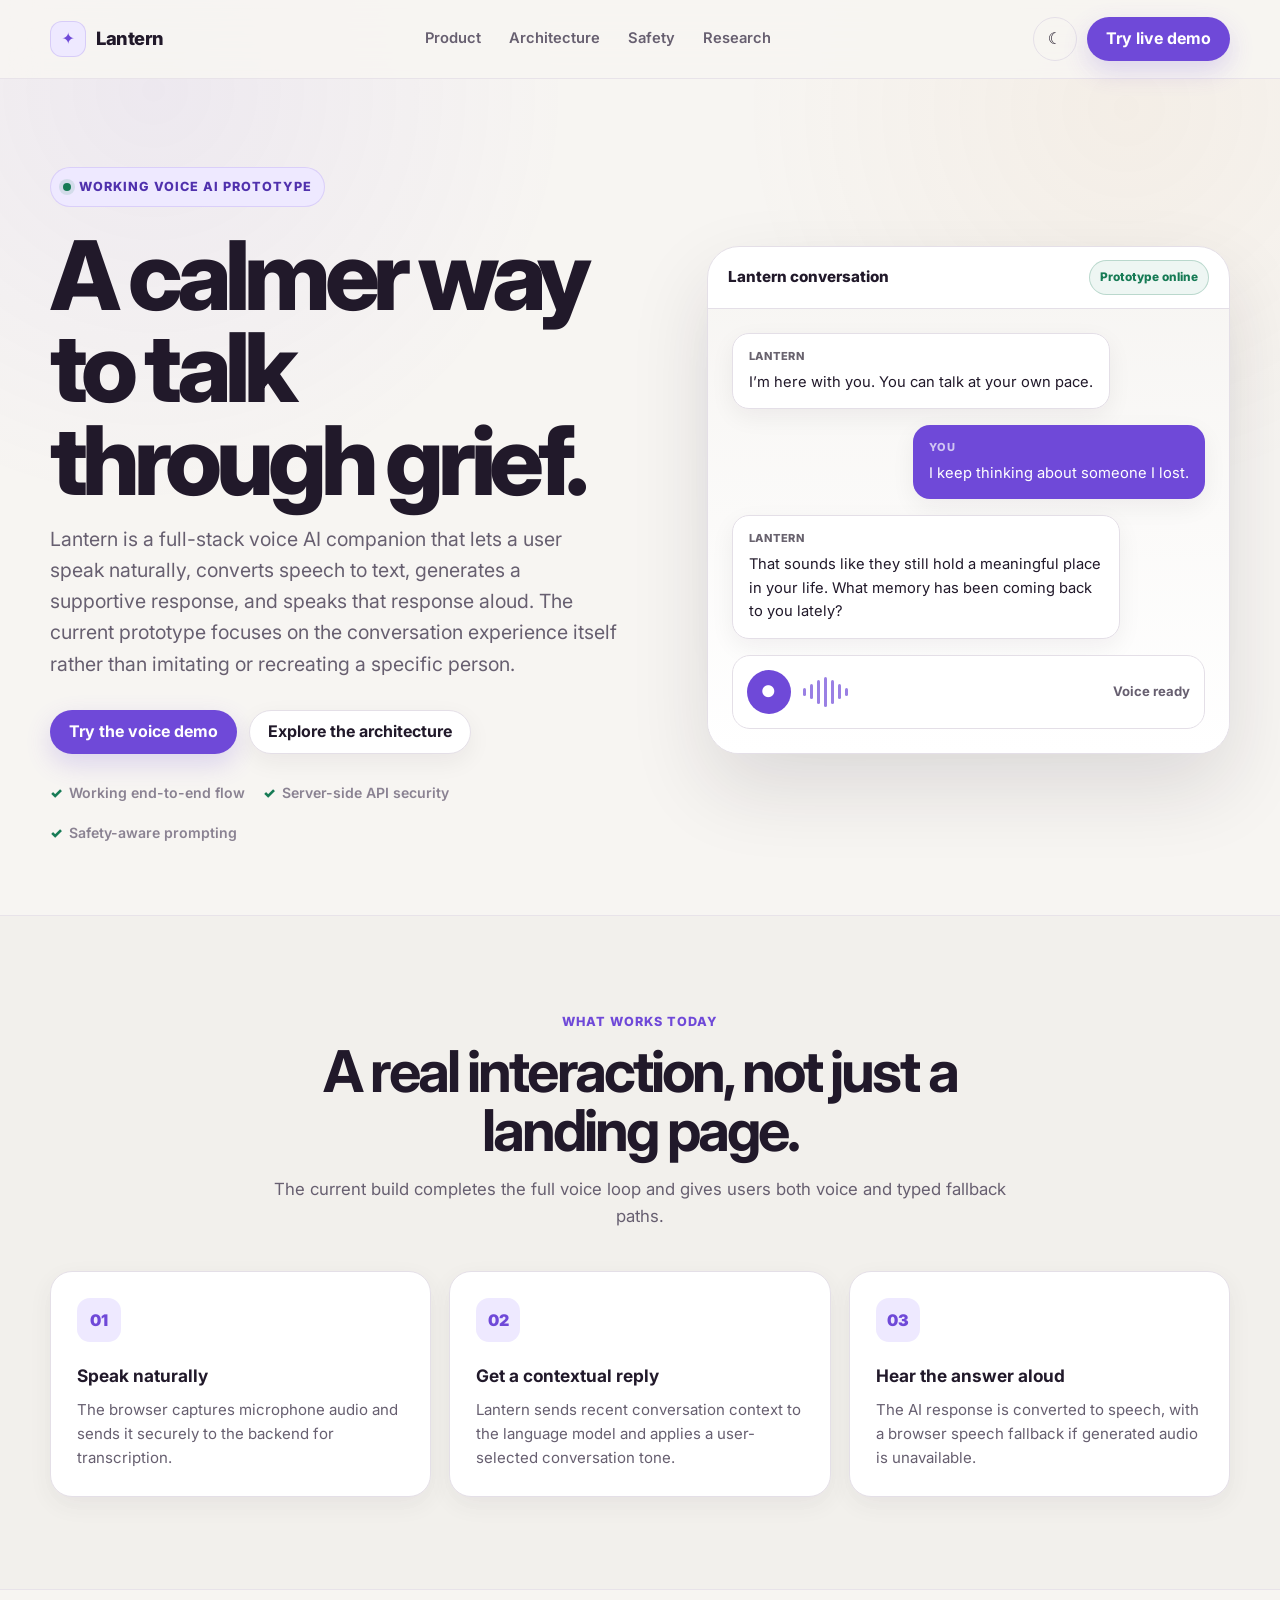
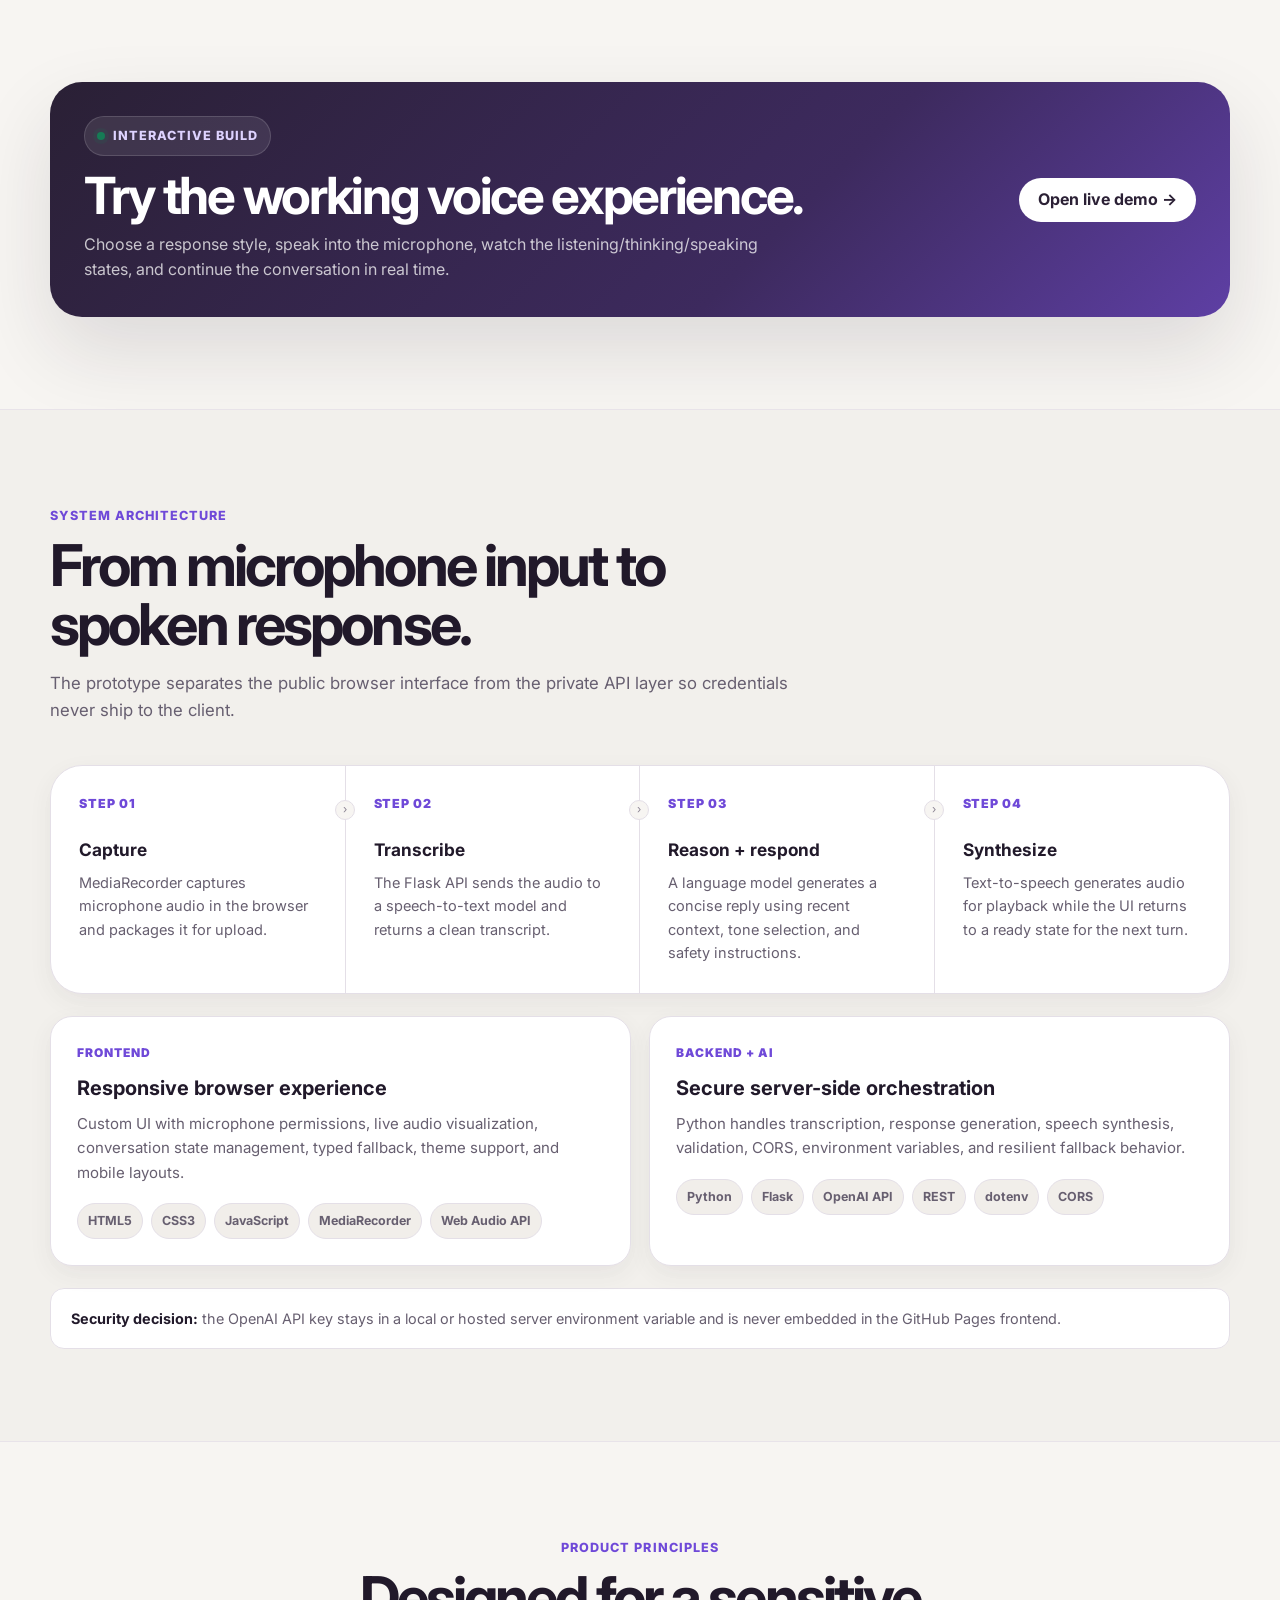
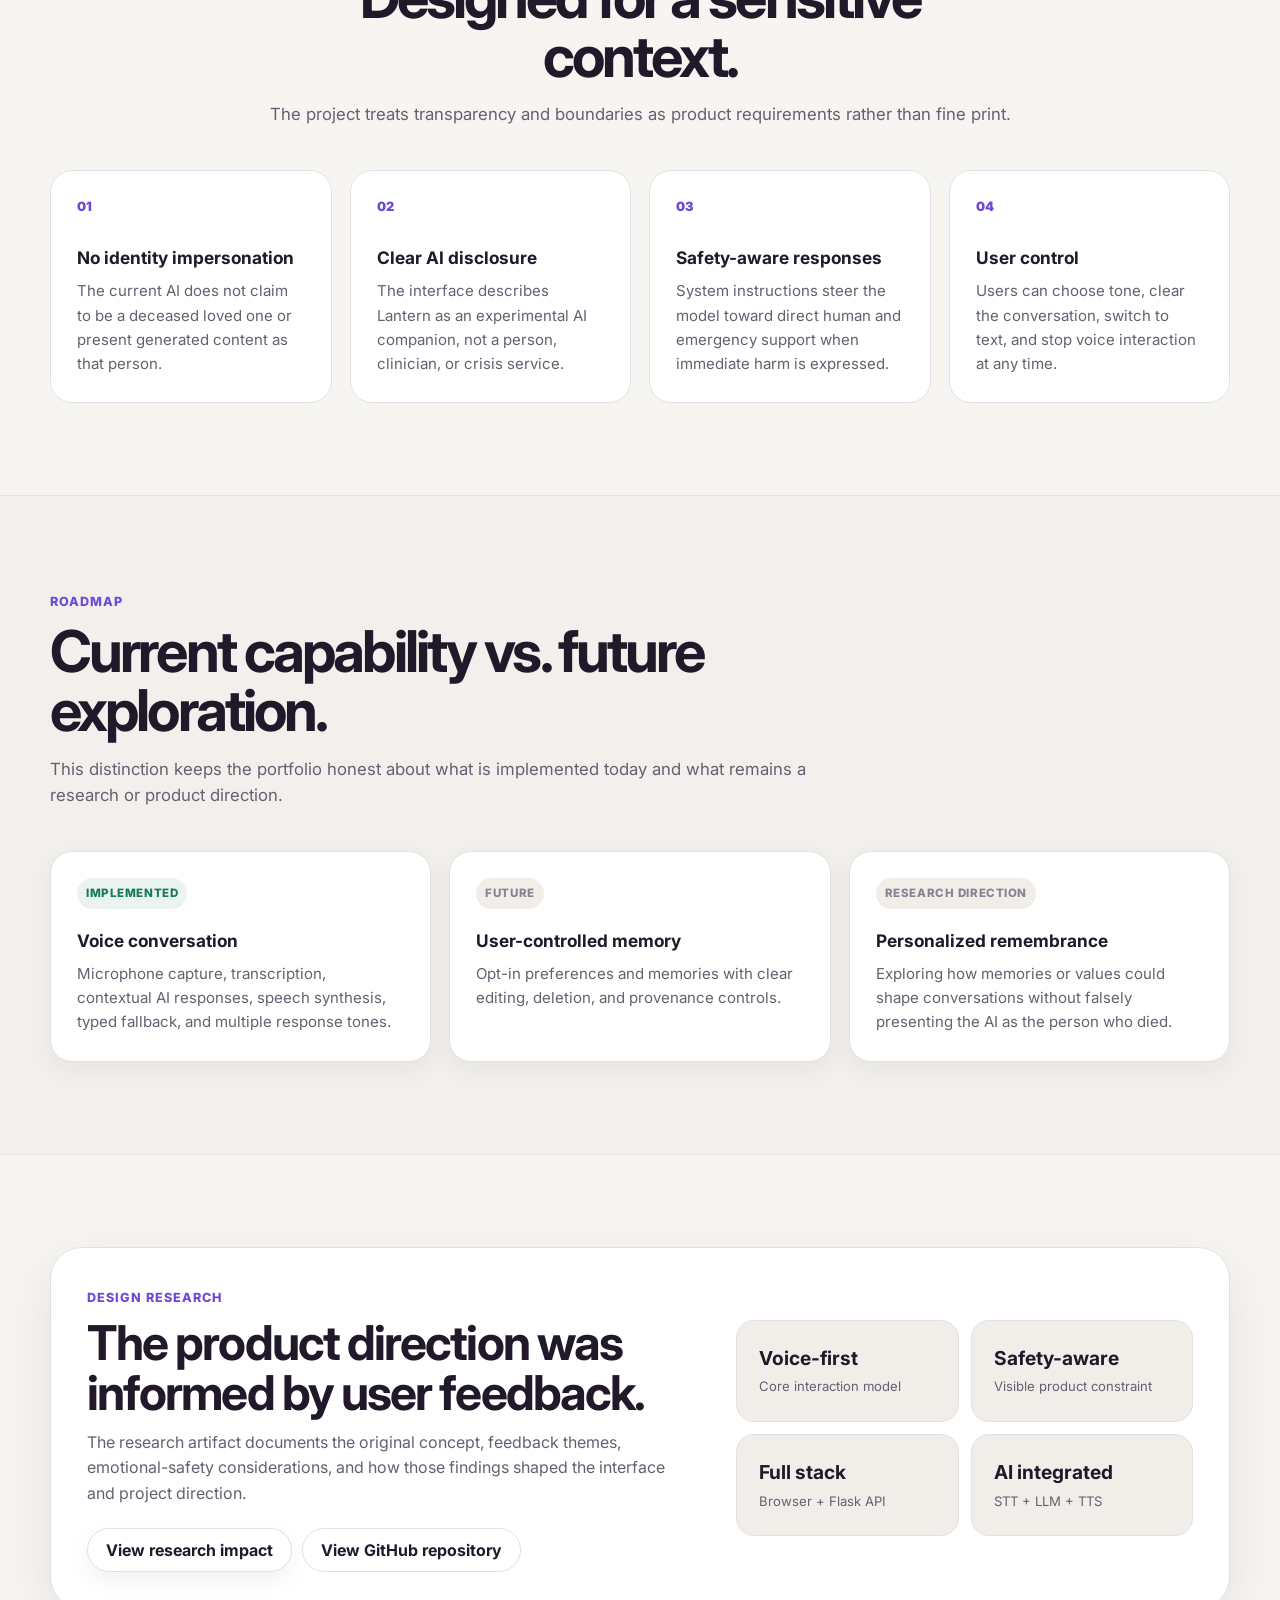
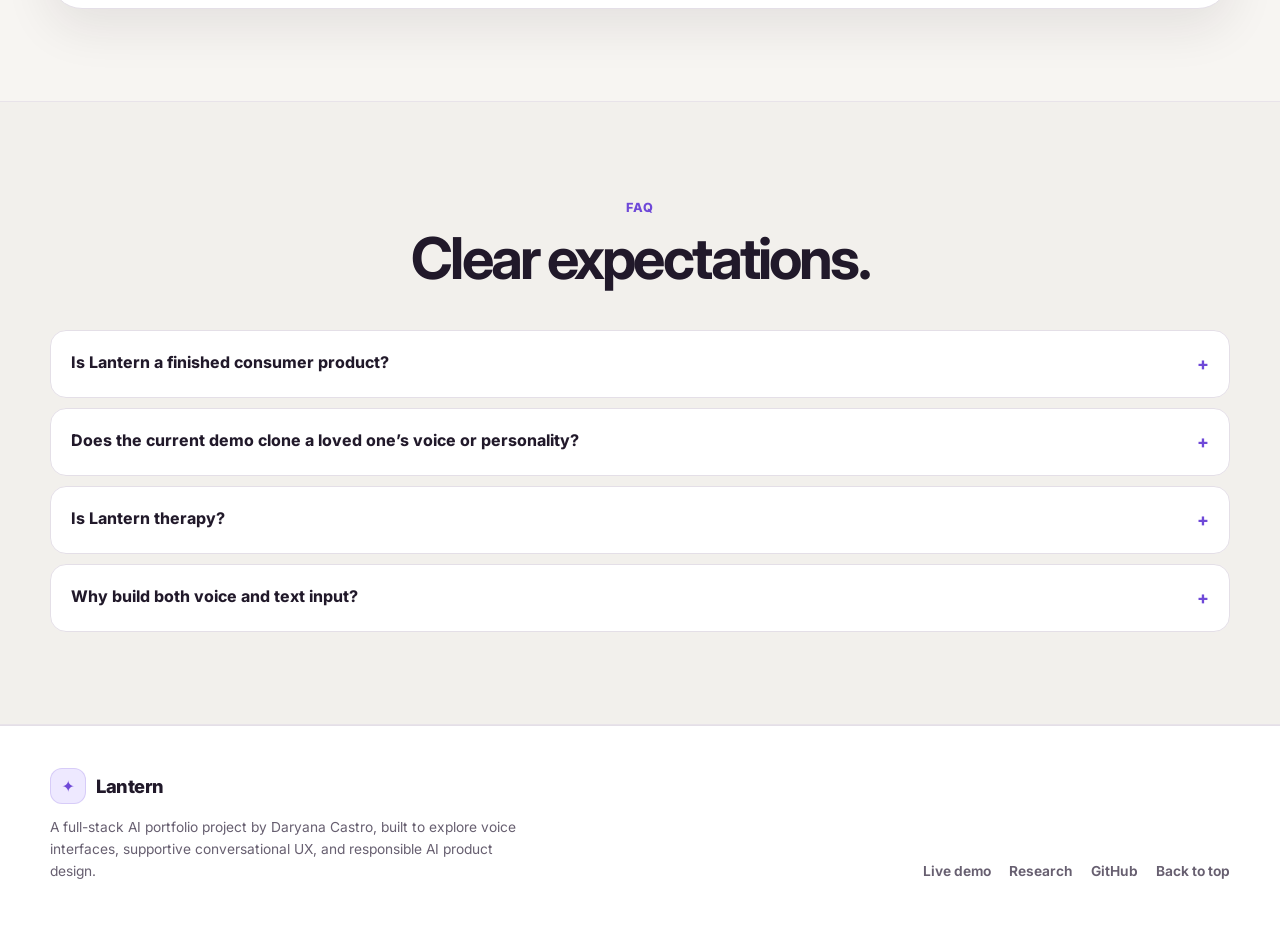
==== lantern/index.html @ 0b04789c "Fix Checkers turns, publish current Lantern demo, and add interactive portfolio motion" ====
<!doctype html>
<html lang="en" data-theme="light">
<head>
  <meta charset="utf-8" />
  <meta name="viewport" content="width=device-width, initial-scale=1" />
  <title>Lantern — Voice AI Support Companion</title>
  <meta name="description" content="Lantern is a working full-stack voice AI prototype for supportive grief conversations, built with speech transcription, language-model responses, and text-to-speech." />
  <meta name="theme-color" content="#f7f5f2" />
  <meta property="og:title" content="Lantern — Voice AI Support Companion" />
  <meta property="og:description" content="A working full-stack voice AI prototype designed around supportive conversation, safety, and transparent AI boundaries." />
  <meta property="og:type" content="website" />
  <link rel="preconnect" href="https://fonts.googleapis.com" />
  <link rel="preconnect" href="https://fonts.gstatic.com" crossorigin />
  <link href="https://fonts.googleapis.com/css2?family=Inter:wght@400;500;600;700;800&display=swap" rel="stylesheet" />
  <link rel="stylesheet" href="site.css" />
</head>
<body>
  <header class="site-header">
    <div class="container header-inner">
      <a class="brand" href="#top" aria-label="Lantern home">
        <span class="brand-mark" aria-hidden="true">✦</span>
        <span class="brand-name">Lantern</span>
      </a>

      <nav class="nav" aria-label="Primary navigation">
        <a href="#product">Product</a>
        <a href="#architecture">Architecture</a>
        <a href="#safety">Safety</a>
        <a href="research.html">Research</a>
      </nav>

      <div class="header-actions">
        <button class="icon-button desktop-only" type="button" data-theme-toggle aria-label="Switch theme">☾</button>
        <a class="btn btn-primary" href="demo.html">Try live demo</a>
        <button class="icon-button menu-button" id="menuButton" type="button" aria-label="Open navigation" aria-expanded="false">☰</button>
      </div>
    </div>

    <nav class="mobile-nav" id="mobileNav" aria-label="Mobile navigation">
      <a href="#product">Product</a>
      <a href="#architecture">Architecture</a>
      <a href="#safety">Safety</a>
      <a href="research.html">Research</a>
      <a href="demo.html">Try live demo</a>
      <button type="button" data-theme-toggle aria-label="Switch theme">☾</button>
    </nav>
  </header>

  <main id="top">
    <section class="hero">
      <div class="container hero-grid">
        <div class="hero-copy">
          <div class="badge"><span class="live-dot"></span> Working voice AI prototype</div>
          <h1>A calmer way to talk through grief.</h1>
          <p>
            Lantern is a full-stack voice AI companion that lets a user speak naturally, converts speech to text,
            generates a supportive response, and speaks that response aloud. The current prototype focuses on the
            conversation experience itself rather than imitating or recreating a specific person.
          </p>

          <div class="hero-actions">
            <a class="btn btn-primary" href="demo.html">Try the voice demo</a>
            <a class="btn btn-secondary" href="#architecture">Explore the architecture</a>
          </div>

          <div class="hero-meta" aria-label="Project highlights">
            <span>Working end-to-end flow</span>
            <span>Server-side API security</span>
            <span>Safety-aware prompting</span>
          </div>
        </div>

        <div class="product-preview" aria-label="Preview of the Lantern voice conversation interface">
          <div class="preview-glow" aria-hidden="true"></div>
          <div class="preview-window">
            <div class="preview-topbar">
              <div class="preview-title">Lantern conversation</div>
              <div class="status-pill">Prototype online</div>
            </div>
            <div class="preview-chat">
              <div class="preview-message ai">
                <div class="preview-label">Lantern</div>
                I’m here with you. You can talk at your own pace.
              </div>
              <div class="preview-message user">
                <div class="preview-label">You</div>
                I keep thinking about someone I lost.
              </div>
              <div class="preview-message ai">
                <div class="preview-label">Lantern</div>
                That sounds like they still hold a meaningful place in your life. What memory has been coming back to you lately?
              </div>
              <div class="preview-control">
                <div class="preview-mic" aria-hidden="true">●</div>
                <div class="wave-mini" aria-hidden="true">
                  <i></i><i></i><i></i><i></i><i></i><i></i><i></i>
                </div>
                <strong style="font-size:.82rem; color:var(--ink-soft)">Voice ready</strong>
              </div>
            </div>
          </div>
        </div>
      </div>
    </section>

    <section id="product" class="section section-muted">
      <div class="container">
        <div class="section-head center">
          <div class="eyebrow">What works today</div>
          <h2>A real interaction, not just a landing page.</h2>
          <p>The current build completes the full voice loop and gives users both voice and typed fallback paths.</p>
        </div>

        <div class="feature-grid">
          <article class="feature-card">
            <div class="card-icon" aria-hidden="true">01</div>
            <h3>Speak naturally</h3>
            <p>The browser captures microphone audio and sends it securely to the backend for transcription.</p>
          </article>
          <article class="feature-card">
            <div class="card-icon" aria-hidden="true">02</div>
            <h3>Get a contextual reply</h3>
            <p>Lantern sends recent conversation context to the language model and applies a user-selected conversation tone.</p>
          </article>
          <article class="feature-card">
            <div class="card-icon" aria-hidden="true">03</div>
            <h3>Hear the answer aloud</h3>
            <p>The AI response is converted to speech, with a browser speech fallback if generated audio is unavailable.</p>
          </article>
        </div>
      </div>
    </section>

    <section class="section">
      <div class="container">
        <div class="demo-banner">
          <div>
            <div class="badge"><span class="live-dot"></span> Interactive build</div>
            <h2>Try the working voice experience.</h2>
            <p>Choose a response style, speak into the microphone, watch the listening/thinking/speaking states, and continue the conversation in real time.</p>
          </div>
          <a class="btn" href="demo.html">Open live demo →</a>
        </div>
      </div>
    </section>

    <section id="architecture" class="section section-muted">
      <div class="container">
        <div class="section-head">
          <div class="eyebrow">System architecture</div>
          <h2>From microphone input to spoken response.</h2>
          <p>The prototype separates the public browser interface from the private API layer so credentials never ship to the client.</p>
        </div>

        <div class="pipeline" aria-label="Lantern technical pipeline">
          <article class="pipeline-step">
            <div class="pipeline-num">STEP 01</div>
            <h3>Capture</h3>
            <p>MediaRecorder captures microphone audio in the browser and packages it for upload.</p>
            <span class="pipeline-arrow" aria-hidden="true">›</span>
          </article>
          <article class="pipeline-step">
            <div class="pipeline-num">STEP 02</div>
            <h3>Transcribe</h3>
            <p>The Flask API sends the audio to a speech-to-text model and returns a clean transcript.</p>
            <span class="pipeline-arrow" aria-hidden="true">›</span>
          </article>
          <article class="pipeline-step">
            <div class="pipeline-num">STEP 03</div>
            <h3>Reason + respond</h3>
            <p>A language model generates a concise reply using recent context, tone selection, and safety instructions.</p>
            <span class="pipeline-arrow" aria-hidden="true">›</span>
          </article>
          <article class="pipeline-step">
            <div class="pipeline-num">STEP 04</div>
            <h3>Synthesize</h3>
            <p>Text-to-speech generates audio for playback while the UI returns to a ready state for the next turn.</p>
          </article>
        </div>

        <div class="tech-grid" style="margin-top:22px">
          <article class="tech-card">
            <div class="tech-label">Frontend</div>
            <h3>Responsive browser experience</h3>
            <p>Custom UI with microphone permissions, live audio visualization, conversation state management, typed fallback, theme support, and mobile layouts.</p>
            <div class="stack-list"><span>HTML5</span><span>CSS3</span><span>JavaScript</span><span>MediaRecorder</span><span>Web Audio API</span></div>
          </article>
          <article class="tech-card">
            <div class="tech-label">Backend + AI</div>
            <h3>Secure server-side orchestration</h3>
            <p>Python handles transcription, response generation, speech synthesis, validation, CORS, environment variables, and resilient fallback behavior.</p>
            <div class="stack-list"><span>Python</span><span>Flask</span><span>OpenAI API</span><span>REST</span><span>dotenv</span><span>CORS</span></div>
          </article>
        </div>

        <div class="architecture-note">
          <strong>Security decision:</strong> the OpenAI API key stays in a local or hosted server environment variable and is never embedded in the GitHub Pages frontend.
        </div>
      </div>
    </section>

    <section id="safety" class="section">
      <div class="container">
        <div class="section-head center">
          <div class="eyebrow">Product principles</div>
          <h2>Designed for a sensitive context.</h2>
          <p>The project treats transparency and boundaries as product requirements rather than fine print.</p>
        </div>

        <div class="principle-grid">
          <article class="principle-card">
            <div class="principle-number">01</div>
            <h3>No identity impersonation</h3>
            <p>The current AI does not claim to be a deceased loved one or present generated content as that person.</p>
          </article>
          <article class="principle-card">
            <div class="principle-number">02</div>
            <h3>Clear AI disclosure</h3>
            <p>The interface describes Lantern as an experimental AI companion, not a person, clinician, or crisis service.</p>
          </article>
          <article class="principle-card">
            <div class="principle-number">03</div>
            <h3>Safety-aware responses</h3>
            <p>System instructions steer the model toward direct human and emergency support when immediate harm is expressed.</p>
          </article>
          <article class="principle-card">
            <div class="principle-number">04</div>
            <h3>User control</h3>
            <p>Users can choose tone, clear the conversation, switch to text, and stop voice interaction at any time.</p>
          </article>
        </div>
      </div>
    </section>

    <section class="section section-muted">
      <div class="container">
        <div class="section-head">
          <div class="eyebrow">Roadmap</div>
          <h2>Current capability vs. future exploration.</h2>
          <p>This distinction keeps the portfolio honest about what is implemented today and what remains a research or product direction.</p>
        </div>

        <div class="roadmap-grid">
          <article class="roadmap-card current">
            <div class="roadmap-state">Implemented</div>
            <h3>Voice conversation</h3>
            <p>Microphone capture, transcription, contextual AI responses, speech synthesis, typed fallback, and multiple response tones.</p>
          </article>
          <article class="roadmap-card">
            <div class="roadmap-state">Future</div>
            <h3>User-controlled memory</h3>
            <p>Opt-in preferences and memories with clear editing, deletion, and provenance controls.</p>
          </article>
          <article class="roadmap-card">
            <div class="roadmap-state">Research direction</div>
            <h3>Personalized remembrance</h3>
            <p>Exploring how memories or values could shape conversations without falsely presenting the AI as the person who died.</p>
          </article>
        </div>
      </div>
    </section>

    <section class="section">
      <div class="container">
        <div class="research-panel">
          <div>
            <div class="eyebrow" style="color:var(--brand); margin-bottom:10px">Design research</div>
            <h2>The product direction was informed by user feedback.</h2>
            <p>The research artifact documents the original concept, feedback themes, emotional-safety considerations, and how those findings shaped the interface and project direction.</p>
            <div class="research-actions">
              <a class="btn btn-secondary" href="research.html">View research impact</a>
              <a class="btn btn-quiet" href="https://github.com/Daryanac/grief-chatbot-site" target="_blank" rel="noopener noreferrer">View GitHub repository</a>
            </div>
          </div>
          <div class="research-stats">
            <div class="stat"><strong>Voice-first</strong><span>Core interaction model</span></div>
            <div class="stat"><strong>Safety-aware</strong><span>Visible product constraint</span></div>
            <div class="stat"><strong>Full stack</strong><span>Browser + Flask API</span></div>
            <div class="stat"><strong>AI integrated</strong><span>STT + LLM + TTS</span></div>
          </div>
        </div>
      </div>
    </section>

    <section class="section section-muted">
      <div class="container">
        <div class="section-head center">
          <div class="eyebrow">FAQ</div>
          <h2>Clear expectations.</h2>
        </div>

        <div class="faq">
          <article class="faq-item">
            <button class="faq-question" type="button" aria-expanded="false"><span>Is Lantern a finished consumer product?</span><span class="faq-symbol">+</span></button>
            <div class="faq-answer">No. Lantern is a working portfolio prototype. The voice pipeline is functional, while product features such as persistent accounts, production hosting, and user-controlled memory remain future work.</div>
          </article>
          <article class="faq-item">
            <button class="faq-question" type="button" aria-expanded="false"><span>Does the current demo clone a loved one’s voice or personality?</span><span class="faq-symbol">+</span></button>
            <div class="faq-answer">No. The current demo intentionally focuses on a general supportive AI voice companion. It does not impersonate a deceased person or claim to reproduce someone’s identity.</div>
          </article>
          <article class="faq-item">
            <button class="faq-question" type="button" aria-expanded="false"><span>Is Lantern therapy?</span><span class="faq-symbol">+</span></button>
            <div class="faq-answer">No. Lantern is an experimental AI project and is not therapy, medical care, diagnosis, or an emergency service.</div>
          </article>
          <article class="faq-item">
            <button class="faq-question" type="button" aria-expanded="false"><span>Why build both voice and text input?</span><span class="faq-symbol">+</span></button>
            <div class="faq-answer">Voice demonstrates the intended interaction, while typed input provides accessibility and a graceful fallback when microphone permissions or audio capture are unavailable.</div>
          </article>
        </div>
      </div>
    </section>
  </main>

  <footer class="site-footer">
    <div class="container footer-inner">
      <div>
        <a class="brand" href="#top"><span class="brand-mark" aria-hidden="true">✦</span><span class="brand-name">Lantern</span></a>
        <div class="footer-note">A full-stack AI portfolio project by Daryana Castro, built to explore voice interfaces, supportive conversational UX, and responsible AI product design.</div>
      </div>
      <div class="footer-links">
        <a href="demo.html">Live demo</a>
        <a href="research.html">Research</a>
        <a href="https://github.com/Daryanac/grief-chatbot-site" target="_blank" rel="noopener noreferrer">GitHub</a>
        <a href="#top">Back to top</a>
      </div>
    </div>
  </footer>

  <script src="site.js"></script>
</body>
</html>
---- lantern/site.css ----
:root {
  --bg: #f7f5f2;
  --surface: #ffffff;
  --surface-soft: #f1eeea;
  --surface-tint: #f3efff;
  --ink: #21192a;
  --ink-soft: #675f70;
  --ink-faint: #8a8292;
  --line: #e4dfe7;
  --line-strong: #d5ceda;
  --brand: #6f49d8;
  --brand-dark: #5031ad;
  --brand-soft: #eee9ff;
  --warm: #c78235;
  --success: #167b55;
  --danger: #b94255;
  --shadow-sm: 0 8px 24px rgba(31, 24, 38, 0.06);
  --shadow-md: 0 18px 50px rgba(31, 24, 38, 0.09);
  --shadow-lg: 0 34px 80px rgba(31, 24, 38, 0.12);
  --radius-sm: 14px;
  --radius-md: 22px;
  --radius-lg: 32px;
  --max: 1180px;
}

html[data-theme="dark"] {
  --bg: #15121a;
  --surface: #1e1925;
  --surface-soft: #27212f;
  --surface-tint: #28203b;
  --ink: #f7f2fb;
  --ink-soft: #c9c0d0;
  --ink-faint: #9f95a8;
  --line: #383040;
  --line-strong: #4a4054;
  --brand: #a487ff;
  --brand-dark: #c5b5ff;
  --brand-soft: #302650;
  --warm: #e2aa69;
  --success: #5fd0a2;
  --danger: #ef8897;
  --shadow-sm: 0 8px 24px rgba(0, 0, 0, 0.18);
  --shadow-md: 0 18px 50px rgba(0, 0, 0, 0.26);
  --shadow-lg: 0 34px 80px rgba(0, 0, 0, 0.34);
}

* { box-sizing: border-box; }

html { scroll-behavior: smooth; }

body {
  margin: 0;
  background: var(--bg);
  color: var(--ink);
  font-family: Inter, ui-sans-serif, system-ui, -apple-system, BlinkMacSystemFont, "Segoe UI", sans-serif;
  line-height: 1.6;
  -webkit-font-smoothing: antialiased;
}

body::before {
  content: "";
  position: fixed;
  inset: 0;
  pointer-events: none;
  z-index: -2;
  background:
    radial-gradient(circle at 12% 10%, rgba(111, 73, 216, .07), transparent 30%),
    radial-gradient(circle at 88% 12%, rgba(199, 130, 53, .06), transparent 28%);
}

img { max-width: 100%; display: block; }
a { color: inherit; text-decoration: none; }
button, input, textarea, select { font: inherit; }
button { color: inherit; }

::selection { background: var(--brand-soft); color: var(--ink); }

.container {
  width: min(calc(100% - 40px), var(--max));
  margin: 0 auto;
}

.site-header {
  position: sticky;
  top: 0;
  z-index: 50;
  border-bottom: 1px solid color-mix(in srgb, var(--line) 82%, transparent);
  background: color-mix(in srgb, var(--bg) 88%, transparent);
  backdrop-filter: blur(18px);
}

.header-inner {
  min-height: 78px;
  display: flex;
  align-items: center;
  justify-content: space-between;
  gap: 24px;
}

.brand {
  display: inline-flex;
  align-items: center;
  gap: 10px;
  font-weight: 800;
  letter-spacing: -0.03em;
}

.brand-mark {
  width: 36px;
  height: 36px;
  display: grid;
  place-items: center;
  border-radius: 12px;
  background: var(--brand-soft);
  color: var(--brand);
  border: 1px solid color-mix(in srgb, var(--brand) 18%, transparent);
}

.brand-name { font-size: 1.15rem; }

.nav {
  display: flex;
  align-items: center;
  gap: 28px;
  color: var(--ink-soft);
  font-size: .92rem;
  font-weight: 600;
}

.nav a { transition: color .2s ease; }
.nav a:hover { color: var(--ink); }

.header-actions {
  display: flex;
  align-items: center;
  gap: 10px;
}

.icon-button,
.btn {
  border: 1px solid transparent;
  border-radius: 999px;
  min-height: 44px;
  display: inline-flex;
  align-items: center;
  justify-content: center;
  gap: 8px;
  padding: 0 18px;
  cursor: pointer;
  font-weight: 700;
  transition: transform .2s ease, border-color .2s ease, background .2s ease, box-shadow .2s ease;
}

.btn:hover,
.icon-button:hover { transform: translateY(-1px); }

.btn-primary {
  color: #fff;
  background: var(--brand);
  box-shadow: 0 10px 26px rgba(111, 73, 216, .2);
}

.btn-primary:hover { background: var(--brand-dark); }

.btn-secondary {
  background: var(--surface);
  border-color: var(--line);
  box-shadow: var(--shadow-sm);
}

.btn-secondary:hover { border-color: var(--line-strong); }

.btn-quiet,
.icon-button {
  background: transparent;
  border-color: var(--line);
}

.icon-button {
  width: 44px;
  padding: 0;
}

.menu-button { display: none; }

.mobile-nav {
  display: none;
  padding: 0 20px 18px;
}

.mobile-nav.open { display: grid; gap: 8px; }
.mobile-nav a,
.mobile-nav button {
  padding: 12px 14px;
  border-radius: 12px;
  color: var(--ink-soft);
}

.hero {
  padding: 88px 0 70px;
}

.hero-grid {
  display: grid;
  grid-template-columns: 1.04fr .96fr;
  align-items: center;
  gap: clamp(44px, 7vw, 92px);
}

.eyebrow,
.badge {
  display: inline-flex;
  align-items: center;
  gap: 8px;
  width: fit-content;
  border-radius: 999px;
  font-size: .79rem;
  font-weight: 800;
  letter-spacing: .08em;
  text-transform: uppercase;
}

.badge {
  padding: 9px 12px;
  background: var(--brand-soft);
  color: var(--brand-dark);
  border: 1px solid color-mix(in srgb, var(--brand) 16%, transparent);
}

.live-dot {
  width: 8px;
  height: 8px;
  border-radius: 50%;
  background: var(--success);
  box-shadow: 0 0 0 4px color-mix(in srgb, var(--success) 12%, transparent);
}

.hero h1 {
  margin: 22px 0 18px;
  max-width: 760px;
  font-size: clamp(3.15rem, 7.5vw, 6.3rem);
  line-height: .96;
  letter-spacing: -.065em;
  font-weight: 800;
}

.hero-copy > p {
  margin: 0;
  max-width: 680px;
  color: var(--ink-soft);
  font-size: clamp(1.05rem, 1.7vw, 1.22rem);
}

.hero-actions {
  margin-top: 30px;
  display: flex;
  flex-wrap: wrap;
  gap: 12px;
}

.hero-meta {
  margin-top: 28px;
  display: flex;
  flex-wrap: wrap;
  gap: 18px;
  color: var(--ink-faint);
  font-size: .88rem;
  font-weight: 600;
}

.hero-meta span { display: inline-flex; align-items: center; gap: 7px; }
.hero-meta span::before { content: "✓"; color: var(--success); font-weight: 900; }

.product-preview {
  position: relative;
  min-height: 520px;
}

.preview-glow {
  position: absolute;
  inset: 10% 8%;
  border-radius: 40px;
  background: linear-gradient(145deg, rgba(111,73,216,.2), rgba(199,130,53,.11));
  filter: blur(42px);
  opacity: .6;
}

.preview-window {
  position: relative;
  overflow: hidden;
  border: 1px solid var(--line);
  border-radius: var(--radius-lg);
  background: var(--surface);
  box-shadow: var(--shadow-lg);
}

.preview-topbar {
  min-height: 62px;
  display: flex;
  align-items: center;
  justify-content: space-between;
  gap: 16px;
  padding: 0 20px;
  border-bottom: 1px solid var(--line);
}

.preview-title { font-weight: 800; font-size: .95rem; }
.status-pill {
  padding: 7px 10px;
  border-radius: 999px;
  border: 1px solid color-mix(in srgb, var(--success) 24%, transparent);
  color: var(--success);
  background: color-mix(in srgb, var(--success) 7%, transparent);
  font-size: .74rem;
  font-weight: 800;
}

.preview-chat {
  min-height: 370px;
  padding: 24px;
  display: flex;
  flex-direction: column;
  gap: 16px;
  background: linear-gradient(180deg, color-mix(in srgb, var(--surface-soft) 55%, var(--surface)), var(--surface));
}

.preview-message {
  max-width: 82%;
  padding: 14px 16px;
  border-radius: 17px;
  font-size: .92rem;
  box-shadow: var(--shadow-sm);
}

.preview-message.ai {
  align-self: flex-start;
  background: var(--surface);
  border: 1px solid var(--line);
}

.preview-message.user {
  align-self: flex-end;
  color: #fff;
  background: var(--brand);
}

.preview-label {
  margin-bottom: 5px;
  font-size: .69rem;
  font-weight: 800;
  letter-spacing: .07em;
  text-transform: uppercase;
  opacity: .68;
}

.preview-control {
  margin-top: auto;
  display: flex;
  align-items: center;
  gap: 12px;
  padding: 14px;
  border: 1px solid var(--line);
  background: var(--surface);
  border-radius: 18px;
}

.preview-mic {
  width: 44px;
  height: 44px;
  border-radius: 50%;
  display: grid;
  place-items: center;
  background: var(--brand);
  color: #fff;
  flex: 0 0 auto;
}

.wave-mini { height: 30px; display: flex; align-items: center; gap: 4px; flex: 1; }
.wave-mini i {
  width: 3px;
  border-radius: 5px;
  background: color-mix(in srgb, var(--brand) 70%, var(--surface));
  animation: miniWave 1.1s ease-in-out infinite;
}
.wave-mini i:nth-child(1), .wave-mini i:nth-child(7) { height: 8px; }
.wave-mini i:nth-child(2), .wave-mini i:nth-child(6) { height: 15px; animation-delay: -.2s; }
.wave-mini i:nth-child(3), .wave-mini i:nth-child(5) { height: 24px; animation-delay: -.4s; }
.wave-mini i:nth-child(4) { height: 30px; animation-delay: -.55s; }

.section {
  padding: 92px 0;
}

.section-muted {
  background: color-mix(in srgb, var(--surface-soft) 76%, transparent);
  border-top: 1px solid color-mix(in srgb, var(--line) 75%, transparent);
  border-bottom: 1px solid color-mix(in srgb, var(--line) 75%, transparent);
}

.section-head {
  max-width: 760px;
  margin-bottom: 42px;
}

.section-head.center { margin-left: auto; margin-right: auto; text-align: center; }
.section-head .eyebrow { color: var(--brand); margin-bottom: 10px; }
.section-head h2 {
  margin: 0;
  font-size: clamp(2.1rem, 4.5vw, 4rem);
  line-height: 1.03;
  letter-spacing: -.05em;
}
.section-head p { margin: 15px 0 0; color: var(--ink-soft); font-size: 1.05rem; }

.feature-grid,
.tech-grid,
.principle-grid,
.roadmap-grid {
  display: grid;
  grid-template-columns: repeat(3, 1fr);
  gap: 18px;
}

.feature-card,
.tech-card,
.principle-card,
.roadmap-card {
  border: 1px solid var(--line);
  border-radius: var(--radius-md);
  background: var(--surface);
  padding: 26px;
  box-shadow: var(--shadow-sm);
}

.card-icon {
  width: 44px;
  height: 44px;
  display: grid;
  place-items: center;
  border-radius: 13px;
  margin-bottom: 20px;
  background: var(--brand-soft);
  color: var(--brand);
  font-weight: 900;
}

.feature-card h3,
.tech-card h3,
.principle-card h3,
.roadmap-card h3 { margin: 0 0 8px; font-size: 1.08rem; }
.feature-card p,
.tech-card p,
.principle-card p,
.roadmap-card p { margin: 0; color: var(--ink-soft); font-size: .94rem; }

.demo-banner {
  display: grid;
  grid-template-columns: 1fr auto;
  align-items: center;
  gap: 32px;
  padding: 34px;
  border-radius: var(--radius-lg);
  background: linear-gradient(135deg, #2a2035, #3d2a5e 62%, #5e3fa4);
  color: #fff;
  box-shadow: var(--shadow-lg);
}

.demo-banner .badge {
  color: #ded3ff;
  background: rgba(255,255,255,.09);
  border-color: rgba(255,255,255,.14);
}
.demo-banner h2 { margin: 14px 0 10px; font-size: clamp(2rem, 4vw, 3.25rem); letter-spacing: -.045em; line-height: 1; }
.demo-banner p { margin: 0; max-width: 720px; color: rgba(255,255,255,.74); }
.demo-banner .btn { background: #fff; color: #2b2035; min-width: 155px; }

.pipeline {
  display: grid;
  grid-template-columns: repeat(4, 1fr);
  gap: 0;
  border: 1px solid var(--line);
  border-radius: var(--radius-lg);
  overflow: hidden;
  background: var(--surface);
  box-shadow: var(--shadow-sm);
}

.pipeline-step {
  position: relative;
  padding: 28px;
  min-height: 210px;
  border-right: 1px solid var(--line);
}
.pipeline-step:last-child { border-right: 0; }
.pipeline-num { color: var(--brand); font-size: .78rem; font-weight: 900; letter-spacing: .08em; }
.pipeline-step h3 { margin: 22px 0 8px; font-size: 1.08rem; }
.pipeline-step p { margin: 0; color: var(--ink-soft); font-size: .91rem; }
.pipeline-arrow { position: absolute; right: -10px; top: 34px; z-index: 2; width: 20px; height: 20px; border-radius: 50%; display: grid; place-items: center; background: var(--bg); border: 1px solid var(--line); color: var(--ink-faint); font-size: .7rem; }
.pipeline-step:last-child .pipeline-arrow { display: none; }

.tech-grid { grid-template-columns: repeat(2, 1fr); }
.tech-card { min-height: 210px; }
.tech-label { color: var(--brand); font-size: .75rem; font-weight: 900; text-transform: uppercase; letter-spacing: .08em; }
.tech-card h3 { margin-top: 10px; font-size: 1.25rem; }
.stack-list { margin-top: 18px; display: flex; flex-wrap: wrap; gap: 8px; }
.stack-list span { padding: 7px 10px; border-radius: 999px; border: 1px solid var(--line); background: var(--surface-soft); color: var(--ink-soft); font-size: .78rem; font-weight: 700; }

.architecture-note {
  margin-top: 22px;
  padding: 18px 20px;
  border: 1px solid var(--line);
  border-radius: var(--radius-sm);
  color: var(--ink-soft);
  background: var(--surface);
  font-size: .9rem;
}
.architecture-note strong { color: var(--ink); }

.principle-grid { grid-template-columns: repeat(4, 1fr); }
.principle-card { box-shadow: none; }
.principle-number { color: var(--brand); font-size: .8rem; font-weight: 900; margin-bottom: 26px; }

.roadmap-card { position: relative; overflow: hidden; }
.roadmap-state { display: inline-flex; margin-bottom: 18px; padding: 6px 9px; border-radius: 999px; color: var(--ink-faint); background: var(--surface-soft); font-size: .72rem; font-weight: 800; text-transform: uppercase; letter-spacing: .05em; }
.roadmap-card.current .roadmap-state { color: var(--success); background: color-mix(in srgb, var(--success) 9%, transparent); }

.research-panel {
  display: grid;
  grid-template-columns: 1fr .75fr;
  gap: 40px;
  align-items: center;
  padding: 36px;
  border: 1px solid var(--line);
  border-radius: var(--radius-lg);
  background: var(--surface);
  box-shadow: var(--shadow-md);
}
.research-panel h2 { margin: 0 0 12px; font-size: clamp(2rem, 4vw, 3rem); letter-spacing: -.04em; line-height: 1.04; }
.research-panel p { margin: 0; color: var(--ink-soft); }
.research-actions { margin-top: 22px; display: flex; gap: 10px; flex-wrap: wrap; }
.research-stats { display: grid; grid-template-columns: 1fr 1fr; gap: 12px; }
.stat { padding: 22px; border-radius: 18px; background: var(--surface-soft); border: 1px solid var(--line); }
.stat strong { display: block; font-size: 1.2rem; }
.stat span { color: var(--ink-soft); font-size: .82rem; }

.faq { display: grid; gap: 10px; }
.faq-item { border: 1px solid var(--line); border-radius: 16px; background: var(--surface); overflow: hidden; }
.faq-question { width: 100%; border: 0; background: transparent; padding: 19px 20px; display: flex; justify-content: space-between; gap: 18px; cursor: pointer; font-weight: 750; text-align: left; }
.faq-answer { display: none; padding: 0 20px 20px; color: var(--ink-soft); font-size: .94rem; }
.faq-item.open .faq-answer { display: block; }
.faq-symbol { color: var(--brand); font-size: 1.1rem; }

.site-footer {
  padding: 42px 0;
  border-top: 1px solid var(--line);
  background: var(--surface);
}
.footer-inner { display: flex; align-items: flex-end; justify-content: space-between; gap: 28px; }
.footer-note { margin-top: 12px; max-width: 480px; color: var(--ink-soft); font-size: .86rem; }
.footer-links { display: flex; flex-wrap: wrap; justify-content: flex-end; gap: 18px; color: var(--ink-soft); font-size: .86rem; font-weight: 650; }

.focus-visible,
a:focus-visible,
button:focus-visible,
input:focus-visible,
textarea:focus-visible {
  outline: 3px solid color-mix(in srgb, var(--brand) 42%, transparent);
  outline-offset: 3px;
}

@keyframes miniWave {
  0%, 100% { transform: scaleY(.55); opacity: .65; }
  50% { transform: scaleY(1); opacity: 1; }
}

@media (max-width: 980px) {
  .nav { display: none; }
  .menu-button { display: inline-flex; }
  .header-actions .desktop-only { display: none; }
  .hero-grid { grid-template-columns: 1fr; }
  .hero-copy { max-width: 800px; }
  .product-preview { min-height: 0; max-width: 680px; }
  .pipeline { grid-template-columns: 1fr 1fr; }
  .pipeline-step { border-bottom: 1px solid var(--line); }
  .pipeline-step:nth-child(2) { border-right: 0; }
  .pipeline-step:nth-child(3), .pipeline-step:nth-child(4) { border-bottom: 0; }
  .pipeline-arrow { display: none; }
  .principle-grid { grid-template-columns: 1fr 1fr; }
  .research-panel { grid-template-columns: 1fr; }
}

@media (max-width: 720px) {
  .container { width: min(calc(100% - 24px), var(--max)); }
  .header-inner { min-height: 68px; }
  .header-actions .btn-primary { display: none; }
  .hero { padding: 62px 0 50px; }
  .hero h1 { font-size: clamp(3rem, 15vw, 4.5rem); }
  .hero-actions { display: grid; }
  .hero-actions .btn { width: 100%; }
  .section { padding: 70px 0; }
  .feature-grid,
  .tech-grid,
  .roadmap-grid,
  .principle-grid { grid-template-columns: 1fr; }
  .demo-banner { grid-template-columns: 1fr; padding: 26px; }
  .demo-banner .btn { width: 100%; }
  .pipeline { grid-template-columns: 1fr; }
  .pipeline-step { border-right: 0; border-bottom: 1px solid var(--line) !important; min-height: 0; }
  .pipeline-step:last-child { border-bottom: 0 !important; }
  .research-panel { padding: 26px; }
  .research-stats { grid-template-columns: 1fr; }
  .footer-inner { align-items: flex-start; flex-direction: column; }
  .footer-links { justify-content: flex-start; }
}

@media (prefers-reduced-motion: reduce) {
  *, *::before, *::after { scroll-behavior: auto !important; animation-duration: .01ms !important; animation-iteration-count: 1 !important; transition-duration: .01ms !important; }
}
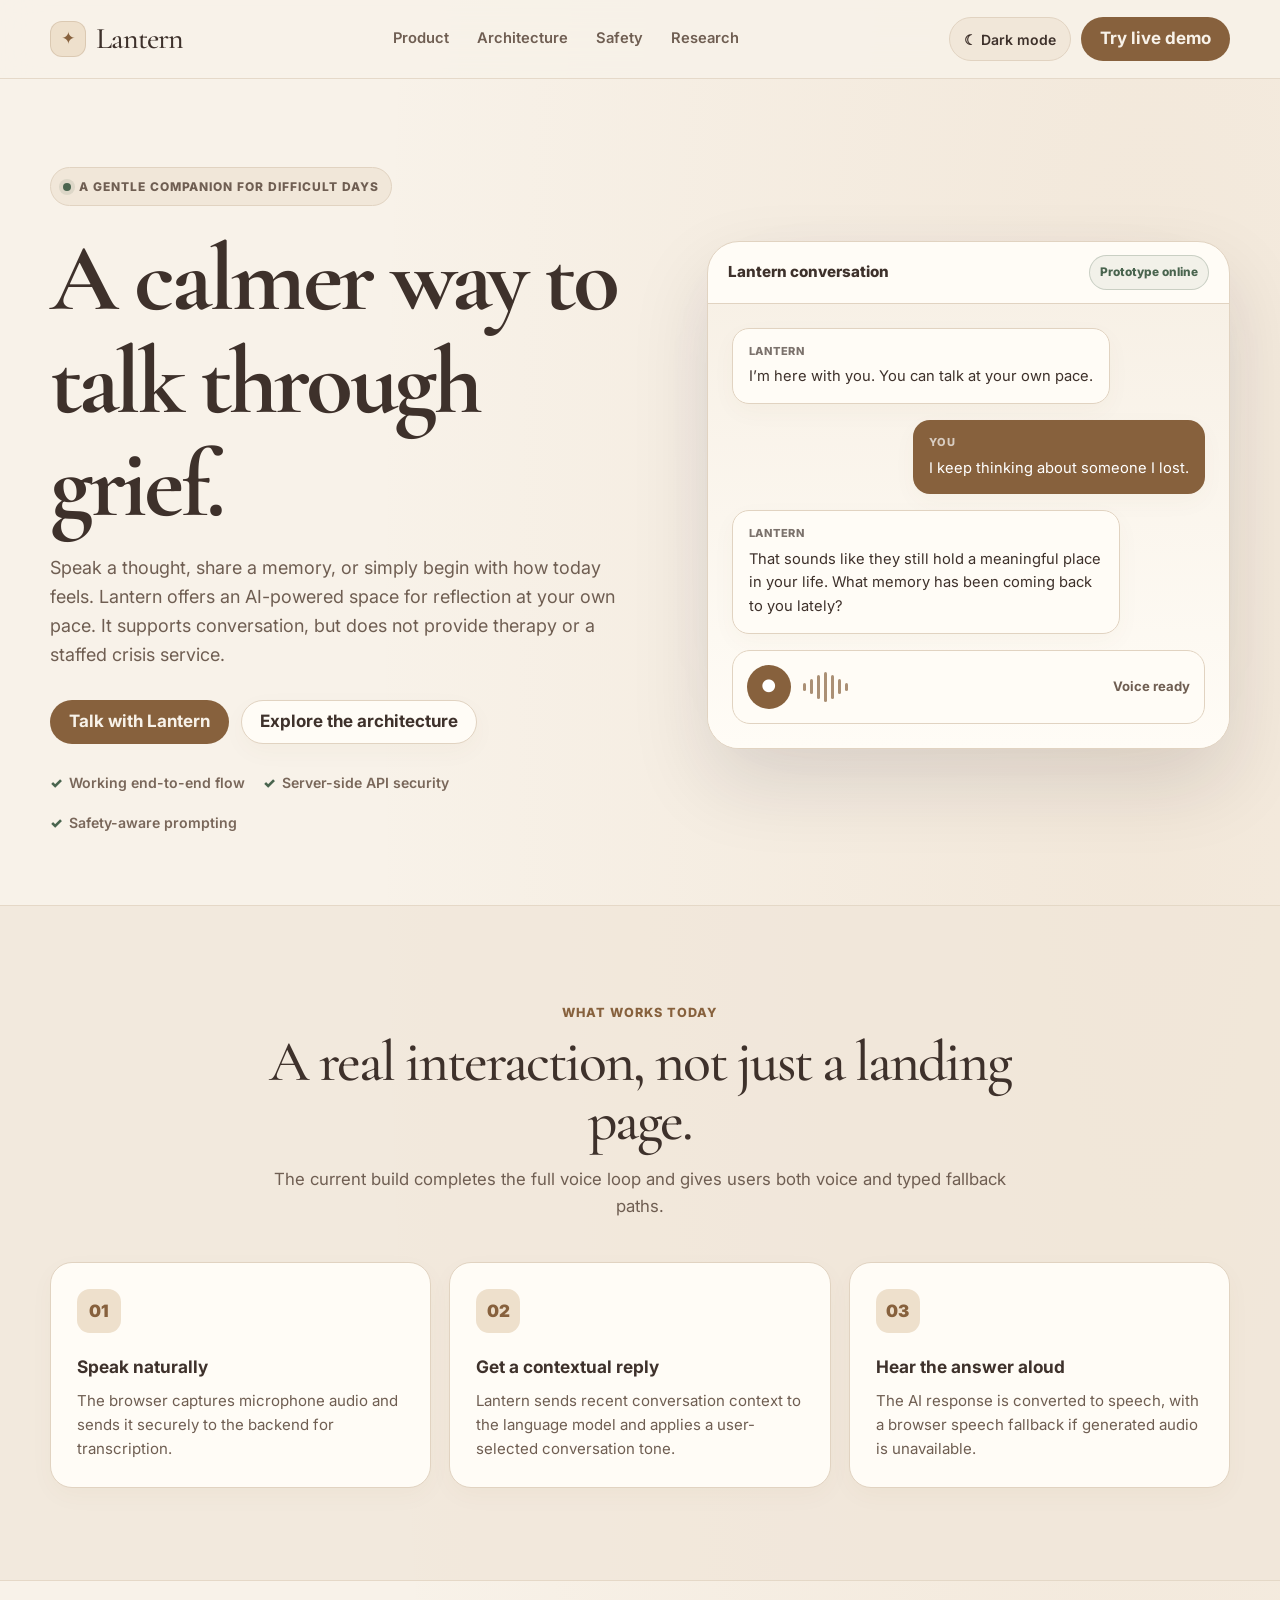
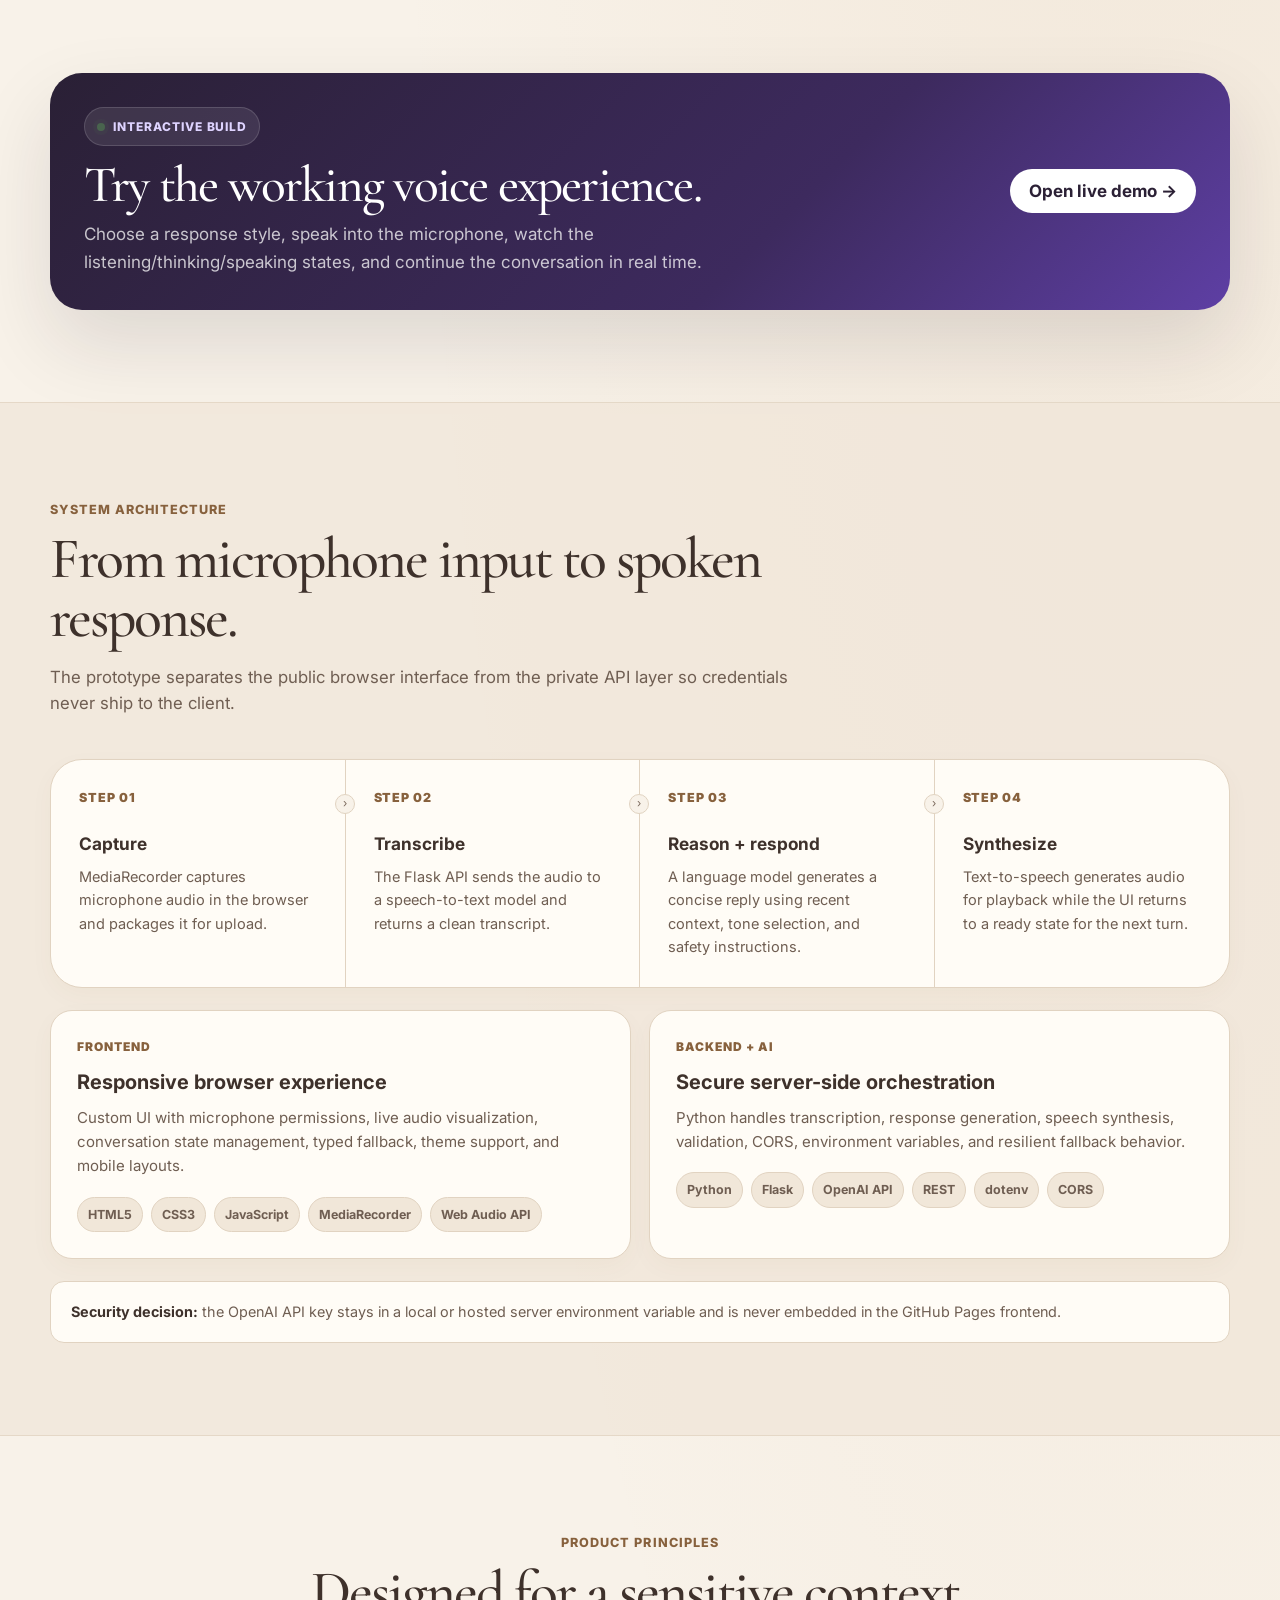
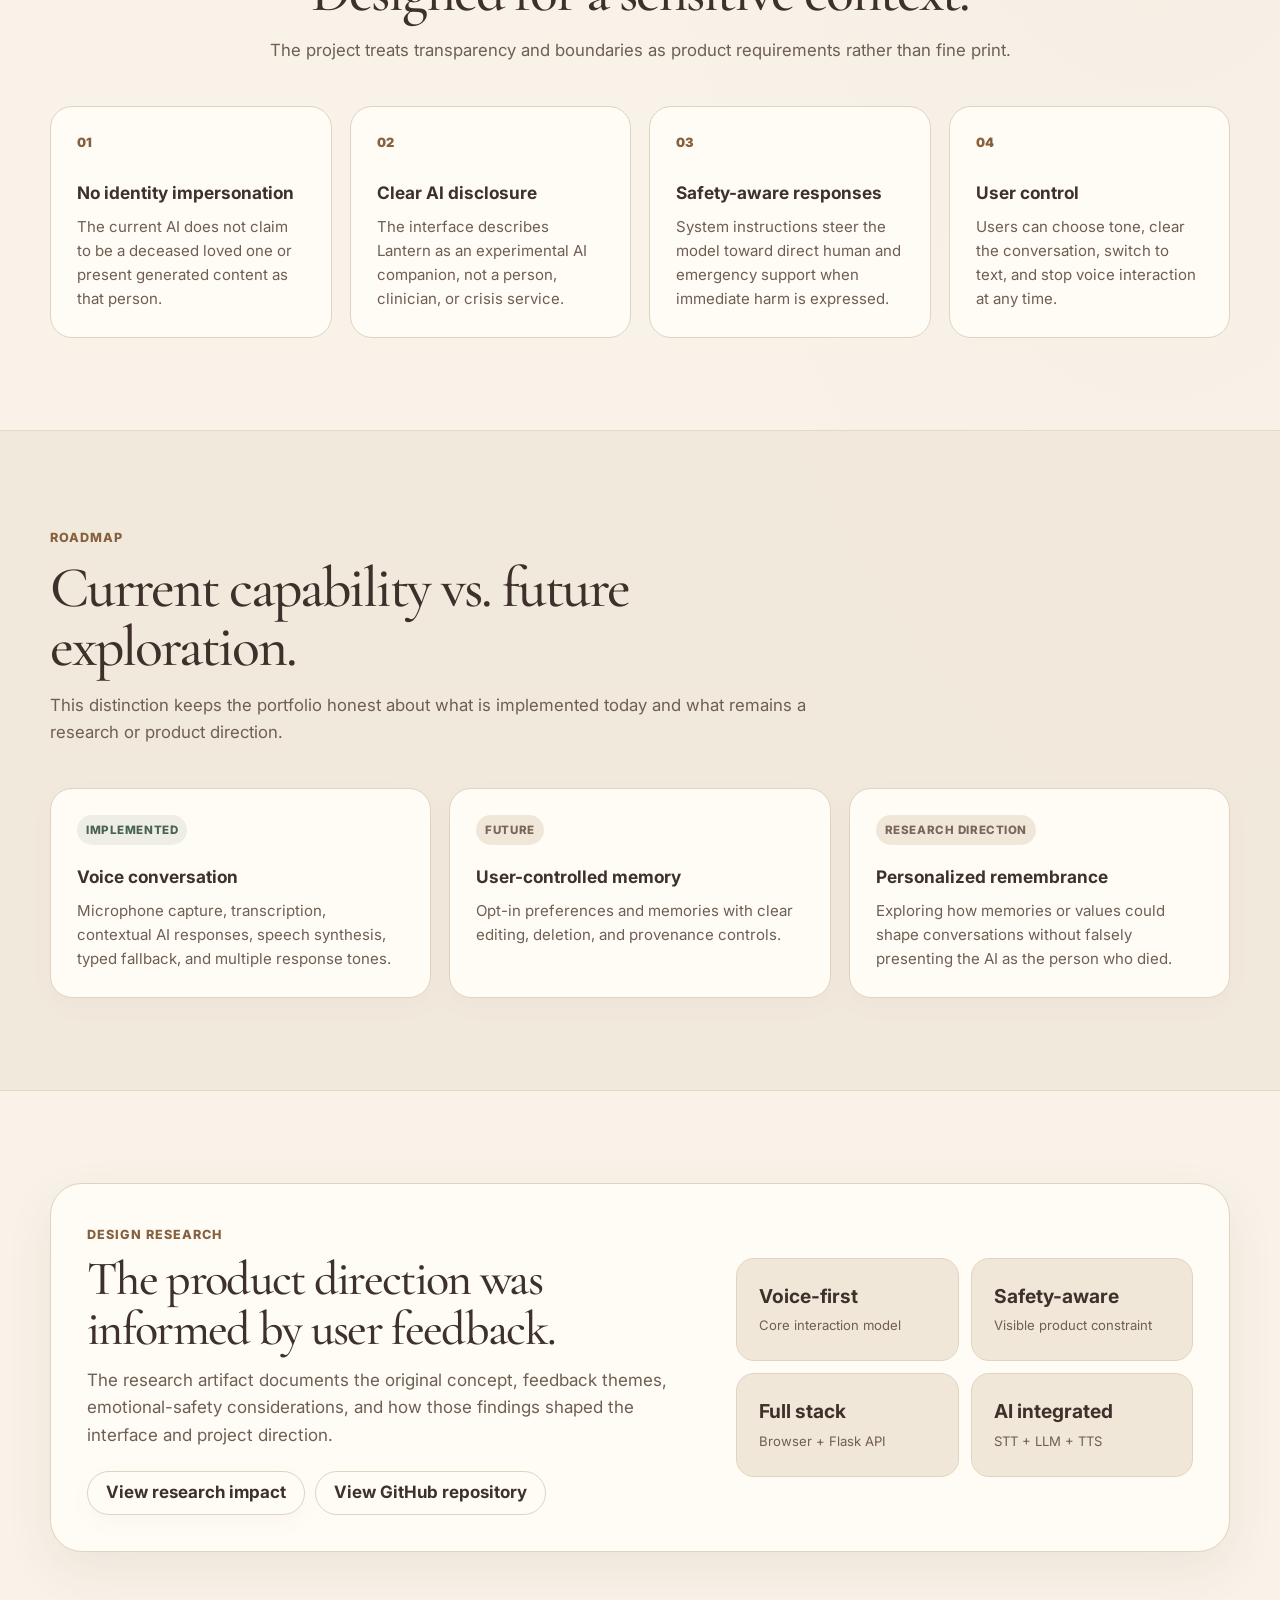
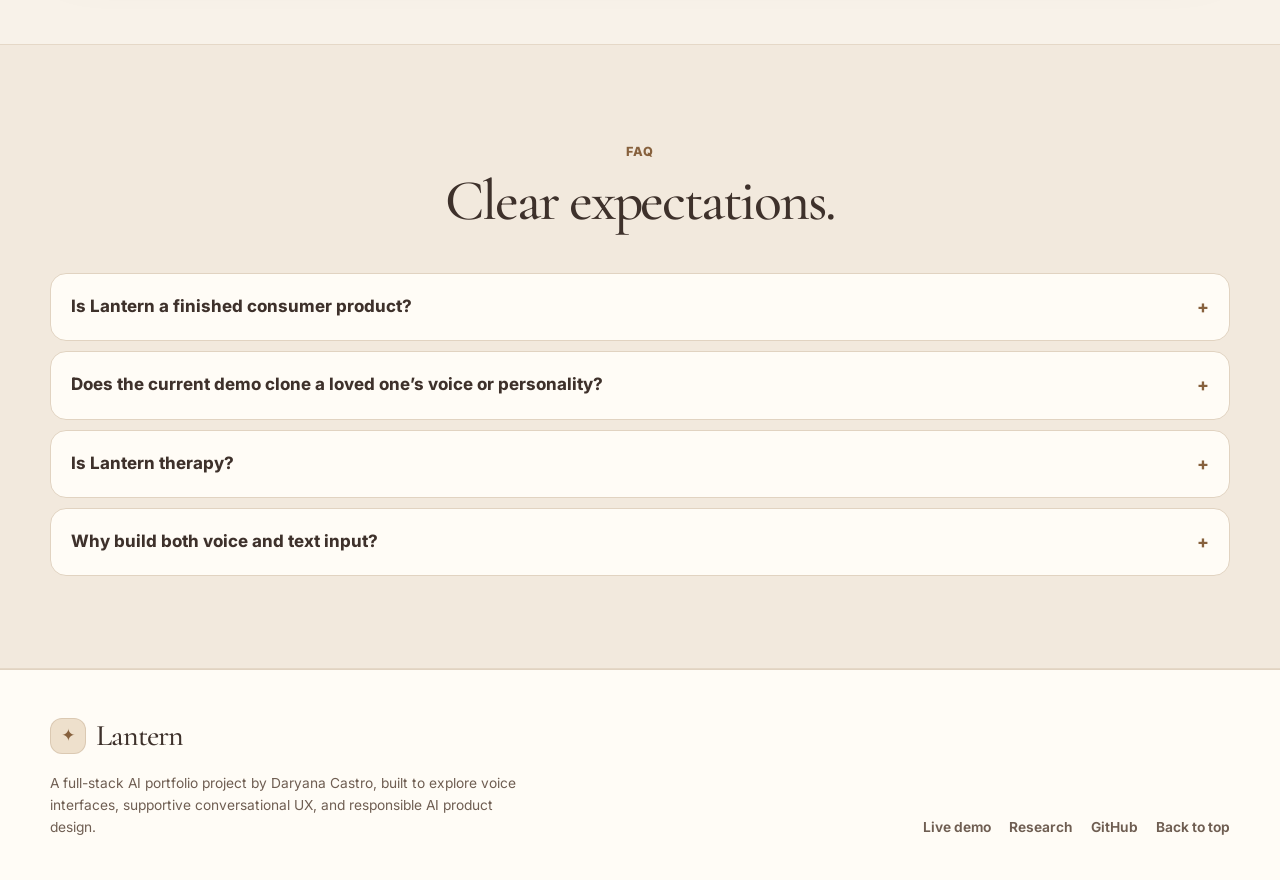
==== commit 1928a8b3: "Make Lantern warmer with explicit themes and accessible human support" ====
--- a/lantern/index.html
+++ b/lantern/index.html
@@ -11,8 +11,9 @@
   <meta property="og:type" content="website" />
   <link rel="preconnect" href="https://fonts.googleapis.com" />
   <link rel="preconnect" href="https://fonts.gstatic.com" crossorigin />
-  <link href="https://fonts.googleapis.com/css2?family=Inter:wght@400;500;600;700;800&display=swap" rel="stylesheet" />
+  <link href="https://fonts.googleapis.com/css2?family=Cormorant+Garamond:wght@400;500;600&family=Inter:wght@400;500;600;700;800&display=swap" rel="stylesheet" />
   <link rel="stylesheet" href="site.css" />
+  <link rel="stylesheet" href="comfort.css?v=1" />
 </head>
 <body>
   <header class="site-header">
@@ -50,16 +51,14 @@
     <section class="hero">
       <div class="container hero-grid">
         <div class="hero-copy">
-          <div class="badge"><span class="live-dot"></span> Working voice AI prototype</div>
+          <div class="badge"><span class="live-dot"></span> A gentle companion for difficult days</div>
           <h1>A calmer way to talk through grief.</h1>
           <p>
-            Lantern is a full-stack voice AI companion that lets a user speak naturally, converts speech to text,
-            generates a supportive response, and speaks that response aloud. The current prototype focuses on the
-            conversation experience itself rather than imitating or recreating a specific person.
+            Speak a thought, share a memory, or simply begin with how today feels. Lantern offers an AI-powered space for reflection at your own pace. It supports conversation, but does not provide therapy or a staffed crisis service.
           </p>
 
           <div class="hero-actions">
-            <a class="btn btn-primary" href="demo.html">Try the voice demo</a>
+            <a class="btn btn-primary" href="demo.html">Talk with Lantern</a>
             <a class="btn btn-secondary" href="#architecture">Explore the architecture</a>
           </div>
 
@@ -326,7 +325,7 @@
     </div>
   </footer>
 
-  <script src="site.js"></script>
+  <script src="site.js?v=comfort-1"></script>
 </body>
 </html>
 
--- a/lantern/comfort.css
+++ b/lantern/comfort.css
@@ -0,0 +1,12 @@
+:root {--bg:#f8f2e9;--surface:#fffcf6;--surface-soft:#f1e7d9;--surface-tint:#f1e5d5;--ink:#3e312b;--ink-soft:#6f5e52;--ink-faint:#79675a;--line:#e1d3c1;--line-strong:#c7b29b;--brand:#87613d;--brand-dark:#65462c;--brand-soft:#eee0cc;--warm:#bc864a;--success:#49644e;--shadow-md:0 18px 50px #6b482013;--shadow-sm:0 8px 24px #6b482009;color-scheme:light}
+html[data-theme="dark"] {--bg:#1d211f;--surface:#272d29;--surface-soft:#303832;--surface-tint:#333c33;--ink:#f6eddf;--ink-soft:#d0c7b8;--ink-faint:#b6ad9e;--line:#465046;--line-strong:#6c7968;--brand:#d6b67c;--brand-dark:#ead0a3;--brand-soft:#454335;--warm:#d6ae70;--success:#b5cbb2;color-scheme:dark}
+body {font-size:17px;background:radial-gradient(ellipse at 90% 12%,color-mix(in srgb,var(--warm) 10%,transparent),transparent 48%),var(--bg)}
+body::before {display:none}h1,h2,.brand-name {font-family:'Cormorant Garamond',Georgia,serif;font-weight:500;letter-spacing:-.035em!important}.brand-name{font-size:30px}.brand-mark{background:var(--brand-soft);color:var(--brand)}
+[data-theme-toggle],.icon-button[data-theme-toggle]{width:auto;min-width:116px;padding:10px 14px;height:auto;border-radius:30px;font:600 14px Inter,sans-serif;white-space:nowrap;background:var(--surface-soft);border:1px solid var(--line);color:var(--ink);cursor:pointer}
+.btn-primary,.mic-button{background:var(--brand);color:var(--bg);box-shadow:none}.btn-primary:hover,.mic-button:hover{background:var(--brand-dark)}.support-nav{font-size:14px;text-decoration:underline;text-underline-offset:4px}.demo-header-actions{gap:18px}.demo-page{padding-top:48px}.demo-hero{grid-template-columns:minmax(0,1fr) 300px;gap:56px;margin-bottom:40px}.demo-hero h1{font-size:clamp(3.5rem,6.3vw,5.8rem);line-height:1.03;margin:20px 0}.demo-hero h1 em{font-weight:400;color:var(--brand)}.demo-hero p{font-size:18px;line-height:1.8;max-width:640px}.demo-hero .companion-note{font-size:13px;line-height:1.6;margin-top:15px;max-width:580px}.badge{color:var(--ink-soft);background:var(--surface-soft);border-color:var(--line);font-size:12px}
+.comfort-art{height:295px;position:relative;display:flex;flex-direction:column;align-items:center;justify-content:center}.halo{position:absolute;width:275px;height:275px;background:radial-gradient(circle,#edbc6960,transparent 68%);border-radius:50%}.lantern-handle{width:49px;height:37px;border:3px solid var(--brand);border-bottom:0;border-radius:50% 50% 0 0;z-index:1}.lantern-glass{width:112px;height:140px;border:3px solid var(--brand);border-top:10px solid var(--brand);border-bottom:10px solid var(--brand);border-radius:16px 16px 23px 23px;display:grid;place-items:end center;background:linear-gradient(90deg,#bb8e3920,#ffe7a52b,#bb8e3915);z-index:1;box-shadow:0 0 65px #eabb6325}.candle{position:relative;width:35px;height:57px;background:linear-gradient(90deg,#d6b784,#ffedcb,#e3c89a);margin-bottom:13px;border-radius:7px 7px 2px 2px}.candle i{position:absolute;top:-29px;left:10px;width:15px;height:28px;border-radius:80% 20% 65% 35%;background:#ffe9a9;box-shadow:0 0 22px 9px #e8b55e66;transform:rotate(-8deg)}.comfort-art>span{position:relative;margin-top:20px;font:italic 20px 'Cormorant Garamond',Georgia,serif;color:var(--ink-soft)}
+.conversation{min-height:190px;max-height:430px}.conversation-head h2{font-size:29px}.message{max-width:90%}.message p{font-size:16px;line-height:1.8}.message-label{color:var(--ink-soft)}.starter-prompts{padding:0 24px 22px;display:flex;flex-wrap:wrap;gap:8px}.starter-prompts>span{width:100%;font-size:13px;color:var(--ink-soft);margin-bottom:3px}.starter-prompts button{padding:8px 12px;border:1px solid var(--line);background:var(--surface-soft);border-radius:20px;font-size:12px;cursor:pointer}.starter-prompts button:hover{border-color:var(--brand)}.side-card h2{font-size:28px}.side-card>p{font-size:14px;line-height:1.8}.tone-option strong{font-size:15px}.tone-option span{font-size:13px;color:var(--ink-soft)}.text-fallback label{font-size:14px;color:var(--ink-soft)}.text-row input{font-size:16px}.state-orb{background:var(--brand);box-shadow:none}.state-message{white-space:normal;font-size:14px}.privacy-note{font-size:12px;max-width:390px;line-height:1.7;color:var(--ink-soft)}.conversation-actions{align-items:start}.backend-badge{font-size:11px}.support-links{display:flex;flex-wrap:wrap;gap:10px;margin:15px 0}.support-links a{font-size:13px;font-weight:600;padding:7px 10px;border:1px solid var(--line);border-radius:10px;text-decoration:underline}.pause-glow{width:70px;height:70px;border-radius:50%;background:radial-gradient(circle,#f9ddb0,#cfab6566 55%,transparent 72%);margin:20px auto}.glowing .pause-glow{animation:comfortGlow 8s ease-in-out infinite}.pause-card .btn{width:100%;font-size:13px}.technical-section summary{cursor:pointer;color:var(--ink-soft);font-size:15px}.technical-details{padding-top:30px}.technical-head h2{font-size:32px}.demo-disclaimer{margin-top:20px}.user-message .message-content,.user-message .message-avatar{background:var(--brand-dark)}html[data-theme="dark"] .user-message .message-content p,html[data-theme="dark"] .user-message .message-label,html[data-theme="dark"] .user-message .message-avatar{color:#28251f}
+:focus-visible{outline:3px solid var(--brand);outline-offset:4px}.safety-card{scroll-margin-top:100px}.demo-header-actions .btn{font-size:13px}.hero h1{line-height:1.07}.hero-copy p{font-size:18px}.live-dot{background:var(--success)}
+@keyframes comfortGlow{0%,100%{transform:scale(.85);opacity:.65}50%{transform:scale(1.15);opacity:1}}
+@media(max-width:760px){.demo-hero{grid-template-columns:1fr;gap:12px}.comfort-art{height:205px}.halo{width:220px;height:220px}.lantern-glass{height:105px;width:90px}.comfort-art>span{margin-top:12px}.demo-hero h1{font-size:58px}.demo-page{padding-top:28px}.demo-header-actions{gap:8px}.support-nav{font-size:11px;max-width:70px}.brand-name{font-size:25px}.brand-mark{display:none}[data-theme-toggle],.icon-button[data-theme-toggle]{min-width:100px;font-size:12px;padding:10px}.conversation{min-height:190px}.demo-sidebar{grid-template-columns:1fr}.conversation-actions{flex-direction:column}.technical-section{padding:23px}.starter-prompts{padding:0 16px 20px}.demo-hero .companion-note{font-size:12px}}
+@media(prefers-reduced-motion:reduce){*,*::before,*::after{animation:none!important;scroll-behavior:auto!important;transition:none!important}}
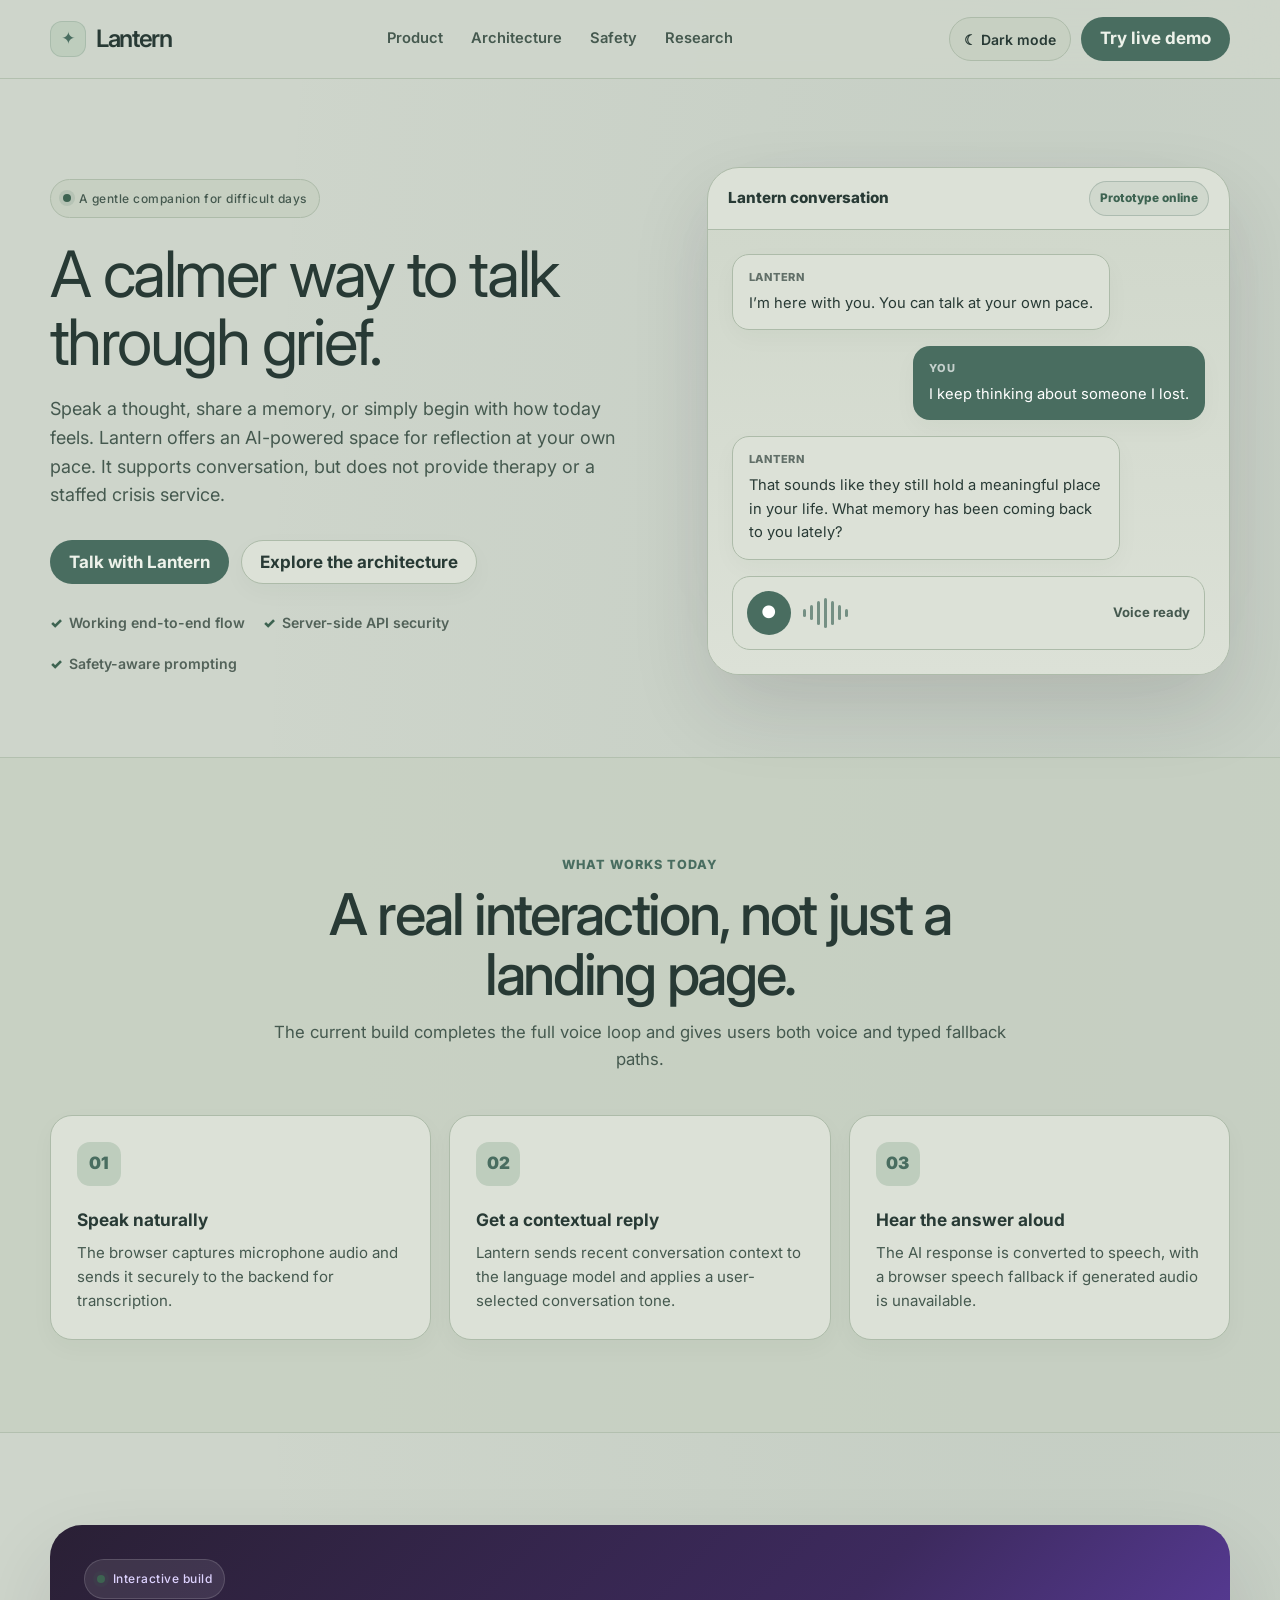
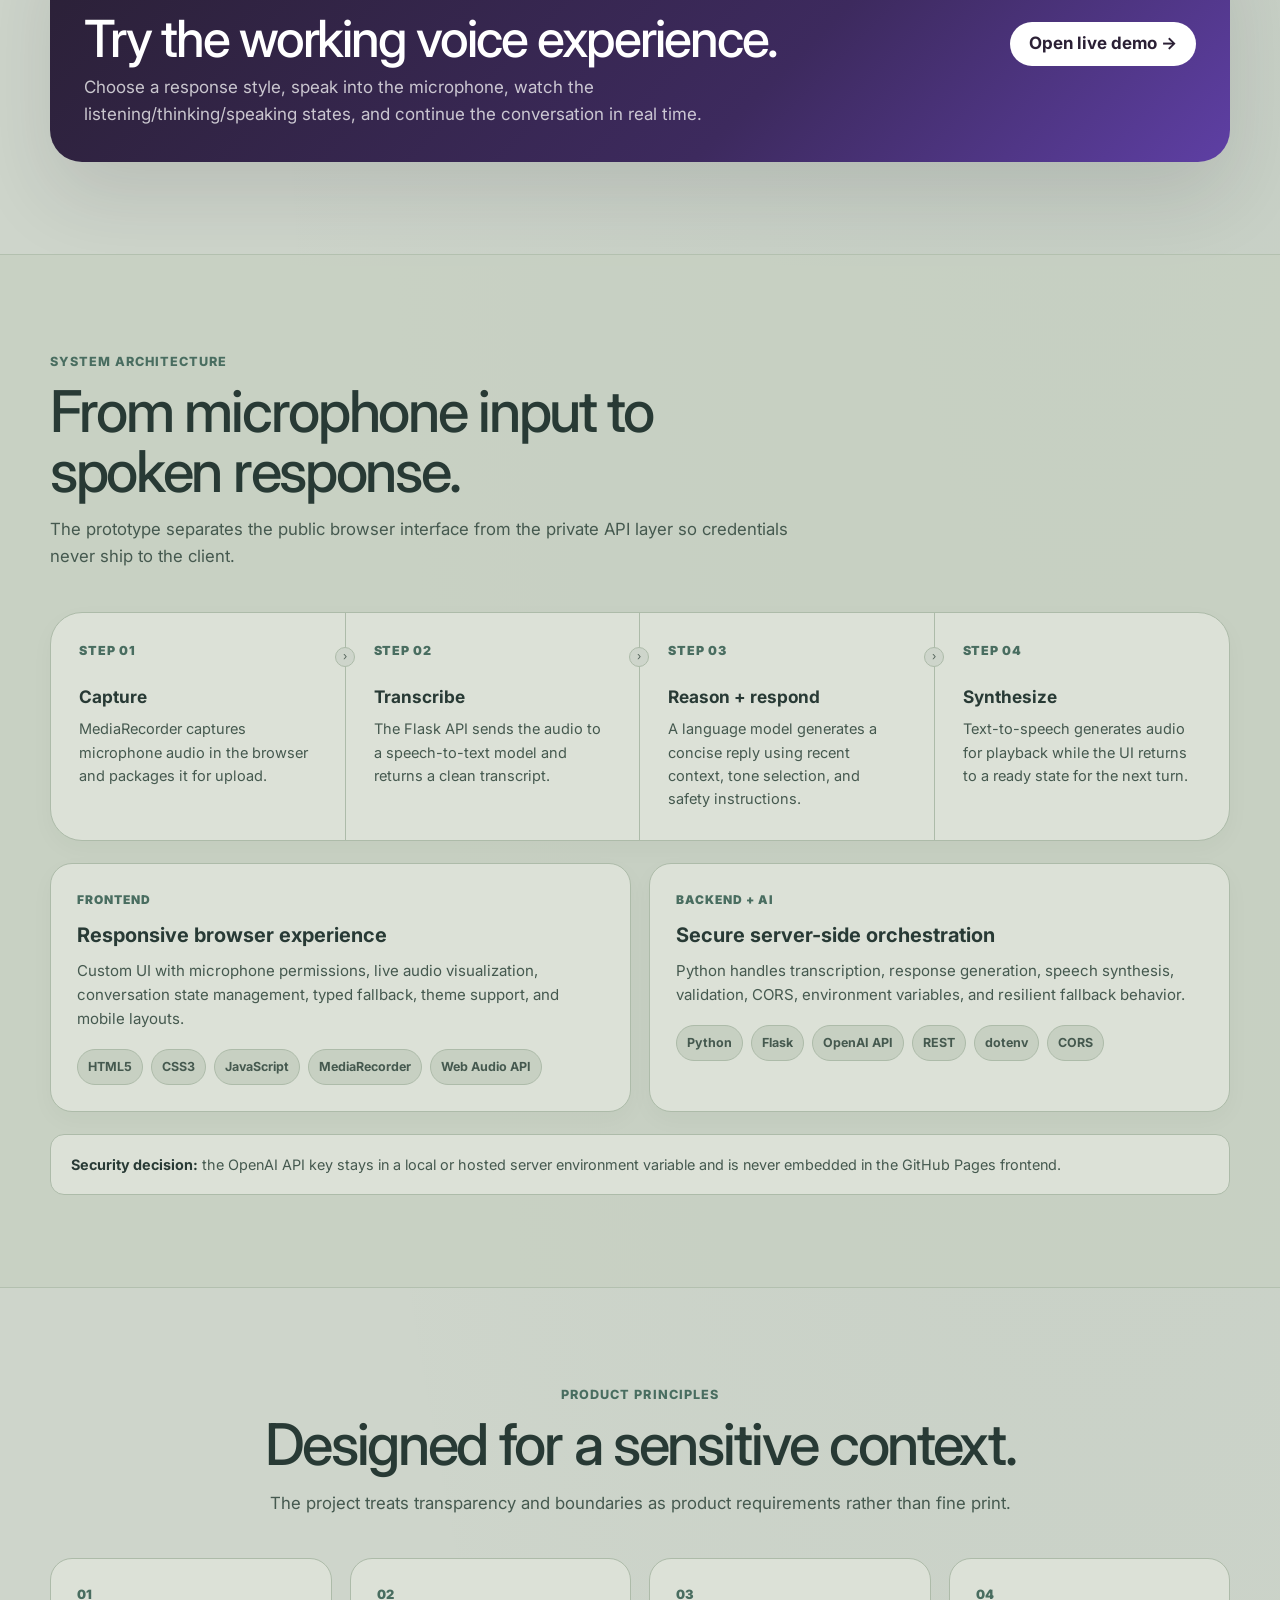
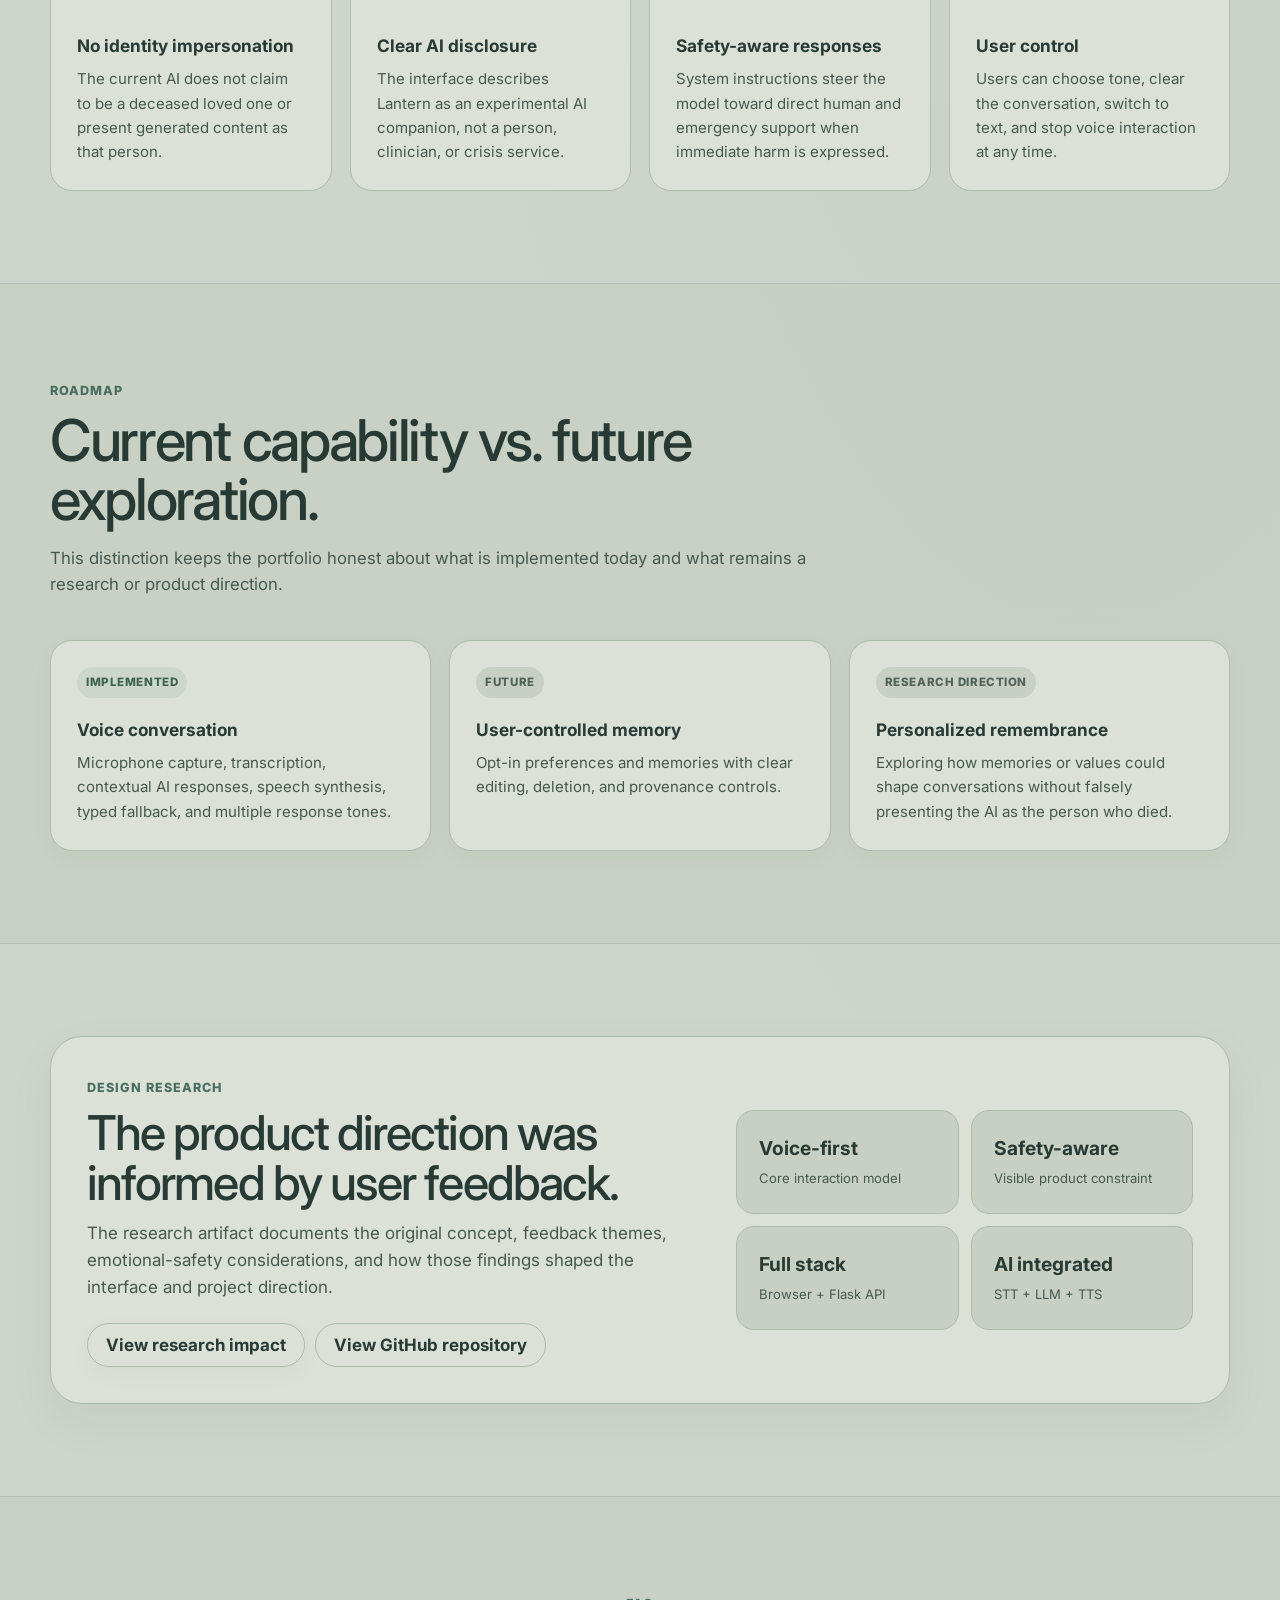
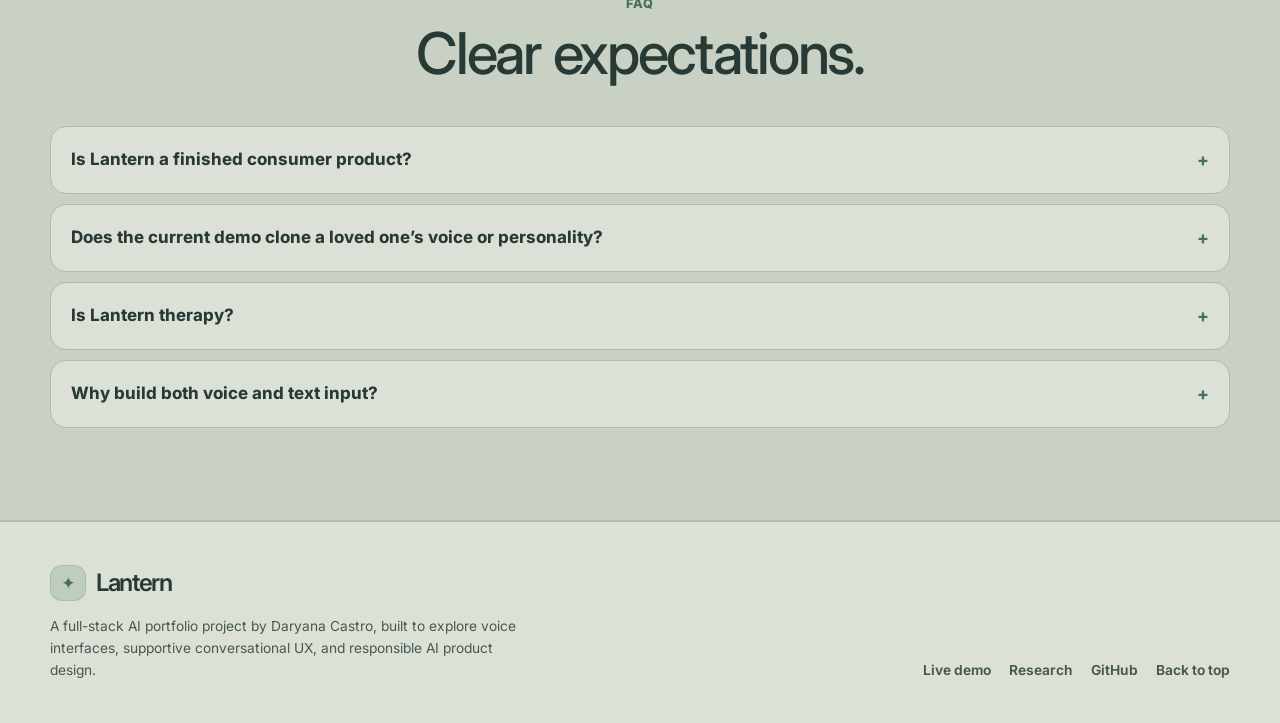
==== commit 66050b3c: "Give Lantern a distinct muted sage identity and dimmer light mode" ====
--- a/lantern/index.html
+++ b/lantern/index.html
@@ -13,7 +13,7 @@
   <link rel="preconnect" href="https://fonts.gstatic.com" crossorigin />
   <link href="https://fonts.googleapis.com/css2?family=Cormorant+Garamond:wght@400;500;600&family=Inter:wght@400;500;600;700;800&display=swap" rel="stylesheet" />
   <link rel="stylesheet" href="site.css" />
-  <link rel="stylesheet" href="comfort.css?v=1" />
+  <link rel="stylesheet" href="comfort.css?v=2" />
 </head>
 <body>
   <header class="site-header">
--- a/lantern/comfort.css
+++ b/lantern/comfort.css
@@ -1,7 +1,7 @@
-:root {--bg:#f8f2e9;--surface:#fffcf6;--surface-soft:#f1e7d9;--surface-tint:#f1e5d5;--ink:#3e312b;--ink-soft:#6f5e52;--ink-faint:#79675a;--line:#e1d3c1;--line-strong:#c7b29b;--brand:#87613d;--brand-dark:#65462c;--brand-soft:#eee0cc;--warm:#bc864a;--success:#49644e;--shadow-md:0 18px 50px #6b482013;--shadow-sm:0 8px 24px #6b482009;color-scheme:light}
-html[data-theme="dark"] {--bg:#1d211f;--surface:#272d29;--surface-soft:#303832;--surface-tint:#333c33;--ink:#f6eddf;--ink-soft:#d0c7b8;--ink-faint:#b6ad9e;--line:#465046;--line-strong:#6c7968;--brand:#d6b67c;--brand-dark:#ead0a3;--brand-soft:#454335;--warm:#d6ae70;--success:#b5cbb2;color-scheme:dark}
+:root {--bg:#ced5cb;--surface:#dce1d7;--surface-soft:#c7d0c2;--surface-tint:#c5cec3;--ink:#283a35;--ink-soft:#45594f;--ink-faint:#526259;--line:#adbba9;--line-strong:#8c9f90;--brand:#496d60;--brand-dark:#35574b;--brand-soft:#becdbd;--warm:#899e85;--success:#3d6351;--shadow-md:0 18px 50px #203c2c0d;--shadow-sm:0 8px 24px #203c2c08;color-scheme:light}
+html[data-theme="dark"] {--bg:#182622;--surface:#22342e;--surface-soft:#2b4037;--surface-tint:#30453b;--ink:#dce6dc;--ink-soft:#b6c8bb;--ink-faint:#a1b5a8;--line:#425b4e;--line-strong:#668270;--brand:#a1c2ac;--brand-dark:#b9d3c2;--brand-soft:#3c5547;--warm:#8cab8e;--success:#afd0b7;color-scheme:dark}
 body {font-size:17px;background:radial-gradient(ellipse at 90% 12%,color-mix(in srgb,var(--warm) 10%,transparent),transparent 48%),var(--bg)}
-body::before {display:none}h1,h2,.brand-name {font-family:'Cormorant Garamond',Georgia,serif;font-weight:500;letter-spacing:-.035em!important}.brand-name{font-size:30px}.brand-mark{background:var(--brand-soft);color:var(--brand)}
+body::before {display:none}h1,h2,.brand-name {font-family:Inter,ui-sans-serif,system-ui,sans-serif;font-weight:500;letter-spacing:-.04em!important}.brand-name{font-size:30px}.brand-mark{background:var(--brand-soft);color:var(--brand)}
 [data-theme-toggle],.icon-button[data-theme-toggle]{width:auto;min-width:116px;padding:10px 14px;height:auto;border-radius:30px;font:600 14px Inter,sans-serif;white-space:nowrap;background:var(--surface-soft);border:1px solid var(--line);color:var(--ink);cursor:pointer}
 .btn-primary,.mic-button{background:var(--brand);color:var(--bg);box-shadow:none}.btn-primary:hover,.mic-button:hover{background:var(--brand-dark)}.support-nav{font-size:14px;text-decoration:underline;text-underline-offset:4px}.demo-header-actions{gap:18px}.demo-page{padding-top:48px}.demo-hero{grid-template-columns:minmax(0,1fr) 300px;gap:56px;margin-bottom:40px}.demo-hero h1{font-size:clamp(3.5rem,6.3vw,5.8rem);line-height:1.03;margin:20px 0}.demo-hero h1 em{font-weight:400;color:var(--brand)}.demo-hero p{font-size:18px;line-height:1.8;max-width:640px}.demo-hero .companion-note{font-size:13px;line-height:1.6;margin-top:15px;max-width:580px}.badge{color:var(--ink-soft);background:var(--surface-soft);border-color:var(--line);font-size:12px}
 .comfort-art{height:295px;position:relative;display:flex;flex-direction:column;align-items:center;justify-content:center}.halo{position:absolute;width:275px;height:275px;background:radial-gradient(circle,#edbc6960,transparent 68%);border-radius:50%}.lantern-handle{width:49px;height:37px;border:3px solid var(--brand);border-bottom:0;border-radius:50% 50% 0 0;z-index:1}.lantern-glass{width:112px;height:140px;border:3px solid var(--brand);border-top:10px solid var(--brand);border-bottom:10px solid var(--brand);border-radius:16px 16px 23px 23px;display:grid;place-items:end center;background:linear-gradient(90deg,#bb8e3920,#ffe7a52b,#bb8e3915);z-index:1;box-shadow:0 0 65px #eabb6325}.candle{position:relative;width:35px;height:57px;background:linear-gradient(90deg,#d6b784,#ffedcb,#e3c89a);margin-bottom:13px;border-radius:7px 7px 2px 2px}.candle i{position:absolute;top:-29px;left:10px;width:15px;height:28px;border-radius:80% 20% 65% 35%;background:#ffe9a9;box-shadow:0 0 22px 9px #e8b55e66;transform:rotate(-8deg)}.comfort-art>span{position:relative;margin-top:20px;font:italic 20px 'Cormorant Garamond',Georgia,serif;color:var(--ink-soft)}
@@ -10,3 +10,19 @@
 @keyframes comfortGlow{0%,100%{transform:scale(.85);opacity:.65}50%{transform:scale(1.15);opacity:1}}
 @media(max-width:760px){.demo-hero{grid-template-columns:1fr;gap:12px}.comfort-art{height:205px}.halo{width:220px;height:220px}.lantern-glass{height:105px;width:90px}.comfort-art>span{margin-top:12px}.demo-hero h1{font-size:58px}.demo-page{padding-top:28px}.demo-header-actions{gap:8px}.support-nav{font-size:11px;max-width:70px}.brand-name{font-size:25px}.brand-mark{display:none}[data-theme-toggle],.icon-button[data-theme-toggle]{min-width:100px;font-size:12px;padding:10px}.conversation{min-height:190px}.demo-sidebar{grid-template-columns:1fr}.conversation-actions{flex-direction:column}.technical-section{padding:23px}.starter-prompts{padding:0 16px 20px}.demo-hero .companion-note{font-size:12px}}
 @media(prefers-reduced-motion:reduce){*,*::before,*::after{animation:none!important;scroll-behavior:auto!important;transition:none!important}}
+
+/* Lantern's own quiet, botanical identity. */
+body{background:radial-gradient(ellipse at 85% 18%,color-mix(in srgb,var(--brand) 7%,transparent),transparent 55%),var(--bg)}
+.brand-name{font-size:24px;font-weight:600;letter-spacing:-.055em!important}
+.demo-hero h1{font-size:clamp(2.7rem,5vw,4.4rem);line-height:1.14;font-weight:400;max-width:680px}
+.demo-hero h1 em{font-style:normal;color:var(--brand);font-weight:400}
+.hero h1{font-size:clamp(2.8rem,5vw,4.8rem);font-weight:400}
+.conversation-head h2{font-size:23px}.side-card h2{font-size:21px;letter-spacing:-.025em!important}.technical-head h2{font-size:28px}
+.comfort-art>span{font:400 13px Inter,sans-serif;letter-spacing:.02em}
+.halo{background:radial-gradient(circle,#93ae8860,transparent 69%)}
+.lantern-glass{background:linear-gradient(90deg,#78908020,#c6d6b42b,#78908015);box-shadow:0 0 55px #adc39925;border-width:2px;border-top-width:7px;border-bottom-width:7px}
+.lantern-handle{border-width:2px}.candle{background:linear-gradient(90deg,#a8b79a,#d1d7b2,#adb99f)}.candle i{background:#d4dab0;box-shadow:0 0 20px 7px #c1cb9560}
+.pause-glow{background:radial-gradient(circle,#c6d9b3,#8ca78266 55%,transparent 72%)}
+.btn-primary,.mic-button{color:#edf2ea}html[data-theme="dark"] .btn-primary,html[data-theme="dark"] .mic-button{color:#1c3028}
+.conversation-card{border-radius:24px}.side-card{border-radius:20px}.badge{letter-spacing:.04em;text-transform:none;font-weight:500}
+@media(max-width:760px){.demo-hero h1{font-size:43px}.brand-name{font-size:22px}}
